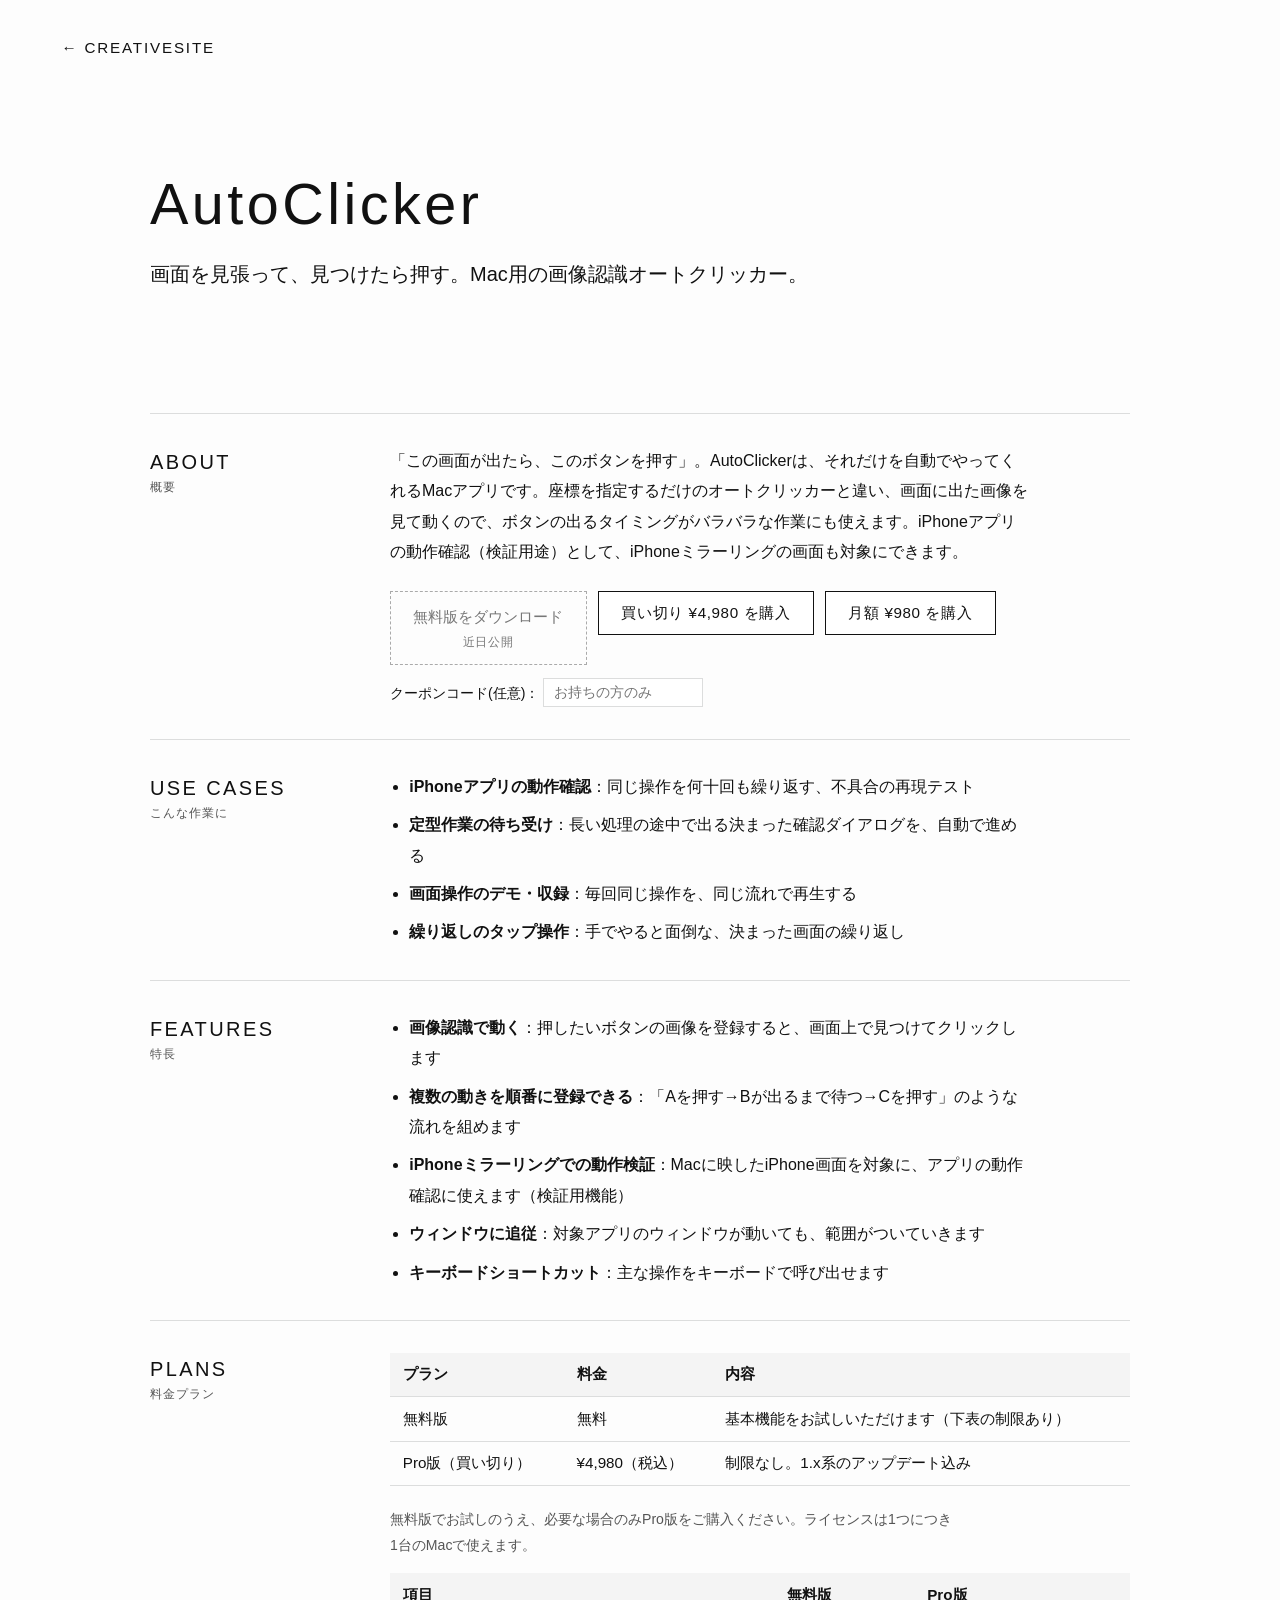
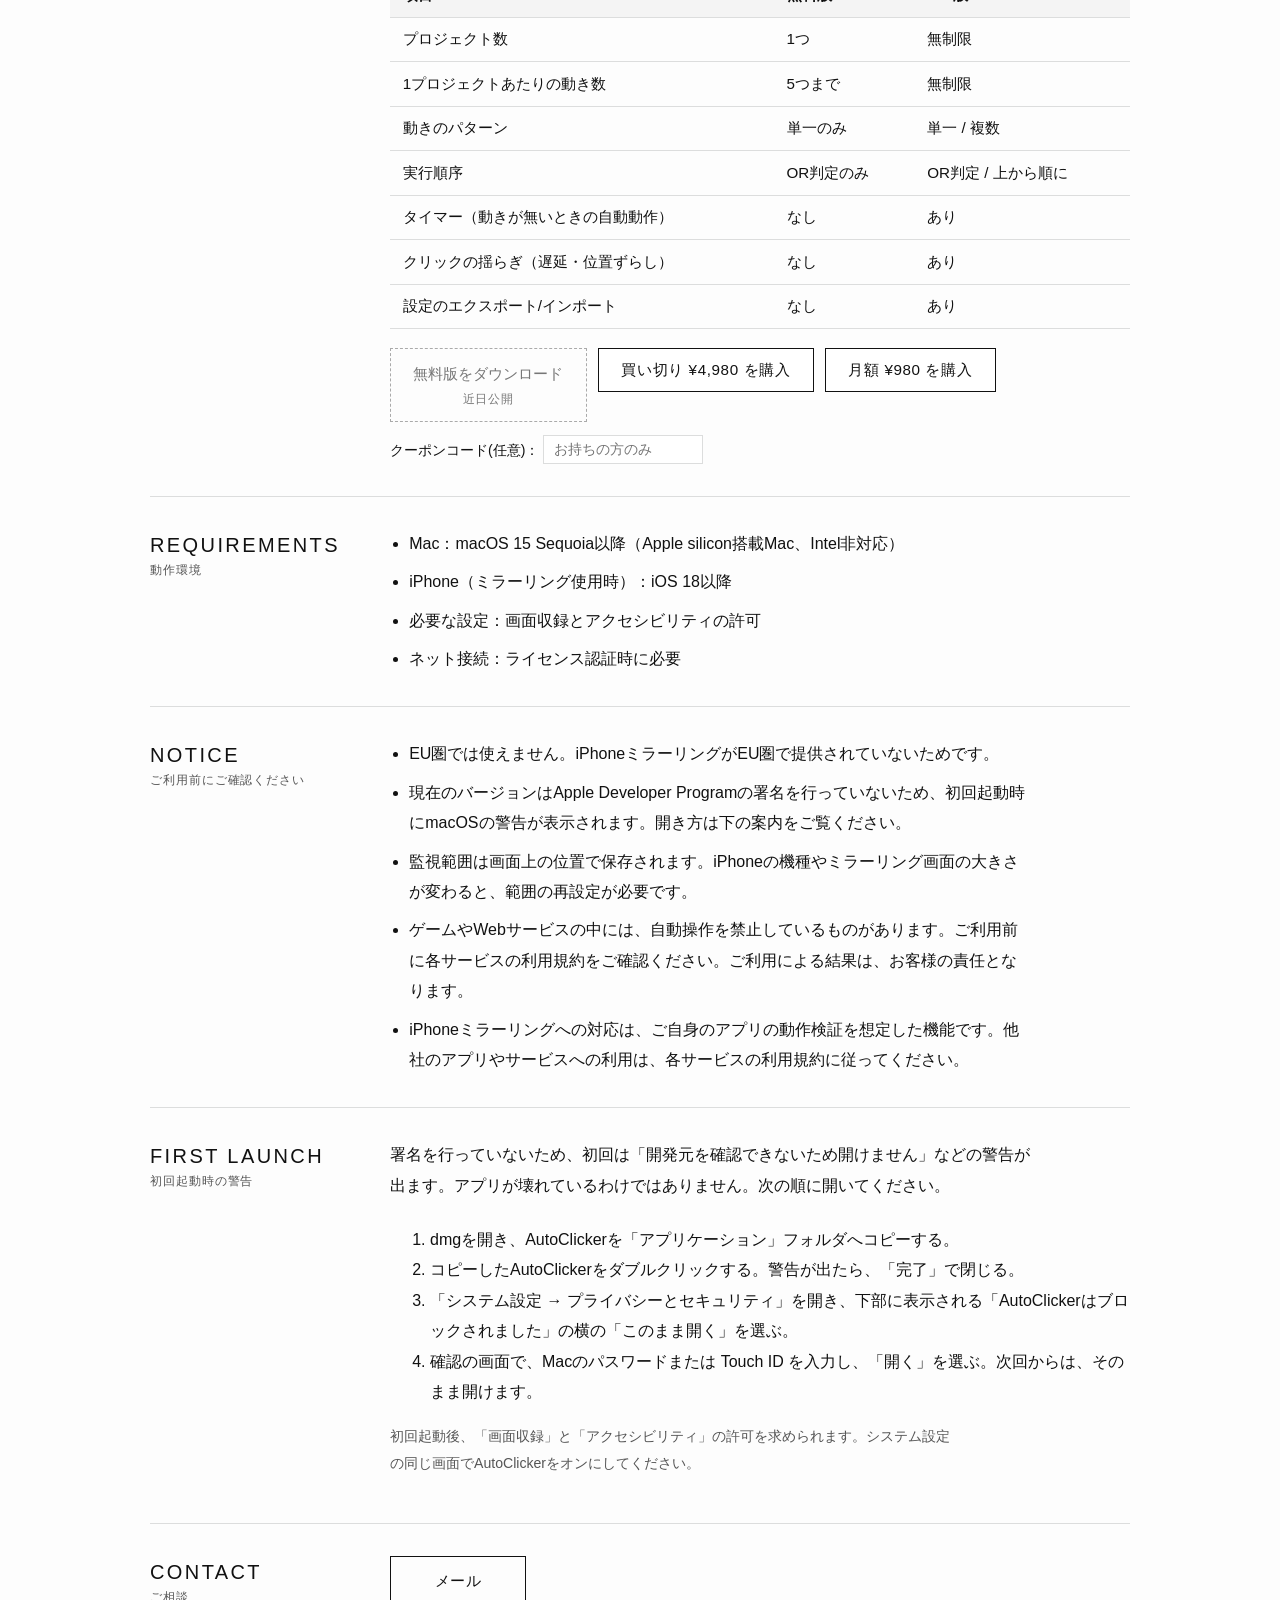
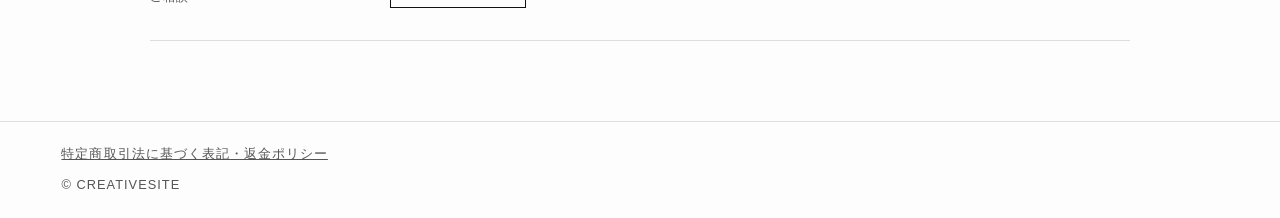
==== autoclicker/index.html @ b99bff17 "autoclicker: 月額の価格表示を削除し、価格を税込・1.x系アップデート込みの表記に統一 買い切りのみで販売を始めるため、AutoClickerページ・トップページの月額表示を外す。  Co" ====
<!doctype html>
<html lang="ja">
<head>
<meta charset="utf-8">
<meta name="viewport" content="width=device-width, initial-scale=1">
<!-- Google tag (gtag.js) -->
<script async src="https://www.googletagmanager.com/gtag/js?id=G-5VR844BE9Q"></script>
<script>
  window.dataLayer = window.dataLayer || [];
  function gtag(){dataLayer.push(arguments);}
  gtag('js', new Date());
  gtag('config', 'G-5VR844BE9Q');
</script>
<title>AutoClicker｜画像認識オートクリッカー（Mac）｜CREATIVESITE</title>
<meta name="description" content="画面を見張って、見つけたら押す。Mac用の画像認識オートクリッカー AutoClicker。無料版あり、Pro版は買い切り¥4,980（税込）。">
<meta name="theme-color" content="#fdfdfd">
<meta property="og:type" content="website">
<meta property="og:locale" content="ja_JP">
<meta property="og:site_name" content="CREATIVESITE">
<meta property="og:title" content="AutoClicker｜CREATIVESITE">
<meta property="og:description" content="画面を見張って、見つけたら押す。Mac用の画像認識オートクリッカー。">
<meta property="og:url" content="https://www.creativesite.jp/autoclicker/">
<link rel="canonical" href="https://www.creativesite.jp/autoclicker/">
<style>
  :root {
    --paper: #fdfdfd;
    --ink: #111;
    --sub: #555;
    --rule: #dcdddd;
    --floor-top: #bfc0c0;
    --floor-bottom: #f1f1f1;
    --link: #1c3fd0;
    --gutter: clamp(1.25rem, 4.8vw, 6rem);
    --horizon: 25%;

    --thin: "Helvetica Neue", "Segoe UI", "Avenir Next", Helvetica, Arial, "Hiragino Sans", "Yu Gothic", sans-serif;
    --jp: "Hiragino Sans", "Hiragino Kaku Gothic ProN", "Yu Gothic", "YuGothic", "Noto Sans JP", Meiryo, sans-serif;
  }

  *, *::before, *::after { box-sizing: border-box; }
  html { -webkit-text-size-adjust: 100%; }
  body { margin: 0; background: var(--paper); color: var(--ink); font-family: var(--jp); line-height: 1.9; }
  a { color: var(--link); }
  :focus-visible { outline: 3px solid #e0a800; outline-offset: 3px; }

  /* ---------- 2画面目以降: 内容 ---------- */
  .info { width: min(980px, 100% - 2.5rem); margin: 0 auto; padding: clamp(3rem, 9vw, 6rem) 0 clamp(3rem, 8vw, 5rem); }
  .sec { display: grid; grid-template-columns: minmax(9rem, 13rem) 1fr; column-gap: 2rem; padding: 2rem 0; border-top: 1px solid var(--rule); }
  .sec:last-child { border-bottom: 1px solid var(--rule); }
  .sec h2 {
    margin: 0; font-family: var(--thin); font-weight: 300; text-transform: uppercase;
    font-size: 1.25rem; letter-spacing: .12em; line-height: 1.6;
  }
  .sec h2 small { display: block; font-family: var(--jp); font-size: .72rem; letter-spacing: .08em; color: var(--sub); text-transform: none; }
  dl { margin: 0; }
  dl > div + div { margin-top: 1.5rem; }
  dt { font-weight: 600; }
  dt small { font-weight: 400; color: var(--sub); }
  dd { margin: .15rem 0 0; max-width: 36em; color: #222; }
  dd p { margin: 0; }
  dd p + p { margin-top: .5rem; }
  p, dd { line-break: strict; text-wrap: pretty; }

  .links { display: flex; flex-wrap: wrap; gap: .7rem; margin: 0; padding: 0; list-style: none; }
  .links a {
    display: inline-block; padding: .65rem 1.4rem; min-width: 8.5rem; text-align: center;
    color: var(--ink); text-decoration: none; border: 1px solid var(--ink);
    font-size: .95rem; letter-spacing: .04em;
    transition: background-color .15s, color .15s;
  }
  .links a:hover { background: var(--ink); color: #fff; }
  .contact-note { margin: 0 0 1.2rem; max-width: 34em; }

  footer { border-top: 1px solid var(--rule); padding: 1.3rem var(--gutter); font-family: var(--thin); font-weight: 300; font-size: .8rem; letter-spacing: .08em; color: var(--sub); }
  footer p { margin: 0; }
  footer p + p { margin-top: .4rem; }
  footer a { color: var(--sub); }

  @media (max-width: 720px) {
    .sec { grid-template-columns: 1fr; row-gap: 1rem; }
    
  }
  @media (prefers-reduced-motion: reduce) {
    .links a { transition: none; }
  }

  .top { padding: 1.2rem var(--gutter); font-family: var(--thin); font-weight: 300; letter-spacing: .12em; text-transform: uppercase; font-size: .95rem; }
  .top a { color: var(--ink); text-decoration: none; }
  .hero { width: min(980px, 100% - 2.5rem); margin: 0 auto; padding: clamp(2rem, 7vw, 4.5rem) 0 1.5rem; }
  .hero h1 { margin: 0; font-family: var(--thin); font-weight: 300; font-size: clamp(2rem, 6vw, 3.6rem); letter-spacing: .06em; line-height: 1.2; }
  .hero p { margin: 1rem 0 0; font-size: clamp(1rem, 2.2vw, 1.25rem); font-weight: 300; }
  .lead { max-width: 40em; margin: 0 0 1.5rem; }
  ul.plain { margin: 0; padding-left: 1.2em; max-width: 40em; }
  ul.plain li + li { margin-top: .5rem; }
  .tbl { overflow-x: auto; margin: 0 0 1.2rem; }
  table { border-collapse: collapse; width: 100%; min-width: 24rem; font-size: .95rem; }
  th, td { text-align: left; padding: .6rem .8rem; border-bottom: 1px solid var(--rule); vertical-align: top; line-height: 1.6; }
  th { font-weight: 600; background: #f4f4f4; }
  .soon { display: inline-block; padding: .65rem 1.4rem; min-width: 8.5rem; text-align: center; border: 1px dashed #aaa; color: #777; font-size: .95rem; cursor: not-allowed; }
  .soon small { display: block; font-size: .72rem; letter-spacing: .08em; }
  .sec > * { min-width: 0; }
  .note { font-size: .88rem; color: var(--sub); max-width: 40em; }

  .buy-btn { display: inline-block; padding: .65rem 1.4rem; min-width: 8.5rem; text-align: center; border: 1px solid var(--ink); background: #fff; color: var(--ink); font-size: .95rem; letter-spacing: .04em; font-family: inherit; cursor: pointer; transition: background-color .15s, color .15s; }
  .buy-btn:hover { background: var(--ink); color: #fff; }
  .buy-btn:disabled { opacity: .5; cursor: wait; }
  .coupon-row { margin: .8rem 0 0; font-size: .88rem; }
  .coupon-row input { font-family: inherit; font-size: .9rem; padding: .35rem .6rem; border: 1px solid var(--rule); width: 10rem; }
  .buy-status { margin-top: .6rem; }
  .buy-status.error { color: #b3261e; }
</style>
</head>
<body>

<p class="top"><a href="/">&larr; CREATIVESITE</a></p>

<header class="hero">
  <h1>AutoClicker</h1>
  <p>画面を見張って、見つけたら押す。Mac用の画像認識オートクリッカー。</p>
</header>

<main class="info">

  <section class="sec" aria-labelledby="about">
    <h2 id="about">About<small>概要</small></h2>
    <div>
      <p class="lead">「この画面が出たら、このボタンを押す」。AutoClickerは、それだけを自動でやってくれるMacアプリです。座標を指定するだけのオートクリッカーと違い、画面に出た画像を見て動くので、ボタンの出るタイミングがバラバラな作業にも使えます。iPhoneアプリの動作確認（検証用途）として、iPhoneミラーリングの画面も対象にできます。</p>
      <ul class="links"><li><span class="soon" aria-disabled="true">無料版をダウンロード<small>近日公開</small></span></li><li><button type="button" class="buy-btn" data-billing="one_time">買い切り ¥4,980 を購入</button></li><li><button type="button" class="buy-btn" data-billing="monthly">月額 ¥980 を購入</button></li></ul><p class="coupon-row"><label for="coupon-code">クーポンコード(任意)：</label> <input type="text" id="coupon-code" autocomplete="off" placeholder="お持ちの方のみ"></p><p class="note buy-status" id="buy-status" hidden></p>
    </div>
  </section>

  <section class="sec" aria-labelledby="uses">
    <h2 id="uses">Use Cases<small>こんな作業に</small></h2>
    <ul class="plain">
      <li><strong>iPhoneアプリの動作確認</strong>：同じ操作を何十回も繰り返す、不具合の再現テスト</li>
      <li><strong>定型作業の待ち受け</strong>：長い処理の途中で出る決まった確認ダイアログを、自動で進める</li>
      <li><strong>画面操作のデモ・収録</strong>：毎回同じ操作を、同じ流れで再生する</li>
      <li><strong>繰り返しのタップ操作</strong>：手でやると面倒な、決まった画面の繰り返し</li>
    </ul>
  </section>

  <section class="sec" aria-labelledby="features">
    <h2 id="features">Features<small>特長</small></h2>
    <ul class="plain">
      <li><strong>画像認識で動く</strong>：押したいボタンの画像を登録すると、画面上で見つけてクリックします</li>
      <li><strong>複数の動きを順番に登録できる</strong>：「Aを押す→Bが出るまで待つ→Cを押す」のような流れを組めます</li>
      <li><strong>iPhoneミラーリングでの動作検証</strong>：Macに映したiPhone画面を対象に、アプリの動作確認に使えます（検証用機能）</li>
      <li><strong>ウィンドウに追従</strong>：対象アプリのウィンドウが動いても、範囲がついていきます</li>
      <li><strong>キーボードショートカット</strong>：主な操作をキーボードで呼び出せます</li>
    </ul>
  </section>

  <section class="sec" aria-labelledby="plans">
    <h2 id="plans">Plans<small>料金プラン</small></h2>
    <div>
      <div class="tbl"><table>
        <thead><tr><th>プラン</th><th>料金</th><th>内容</th></tr></thead>
        <tbody>
          <tr><td>無料版</td><td>無料</td><td>基本機能をお試しいただけます（下表の制限あり）</td></tr>
          <tr><td>Pro版（買い切り）</td><td>¥4,980（税込）</td><td>制限なし。1.x系のアップデート込み</td></tr>
        </tbody>
      </table></div>
      <p class="note">無料版でお試しのうえ、必要な場合のみPro版をご購入ください。ライセンスは1つにつき1台のMacで使えます。</p>
      <div class="tbl"><table>
        <thead><tr><th>項目</th><th>無料版</th><th>Pro版</th></tr></thead>
        <tbody>
          <tr><td>プロジェクト数</td><td>1つ</td><td>無制限</td></tr>
          <tr><td>1プロジェクトあたりの動き数</td><td>5つまで</td><td>無制限</td></tr>
          <tr><td>動きのパターン</td><td>単一のみ</td><td>単一 / 複数</td></tr>
          <tr><td>実行順序</td><td>OR判定のみ</td><td>OR判定 / 上から順に</td></tr>
          <tr><td>タイマー（動きが無いときの自動動作）</td><td>なし</td><td>あり</td></tr>
          <tr><td>クリックの揺らぎ（遅延・位置ずらし）</td><td>なし</td><td>あり</td></tr>
          <tr><td>設定のエクスポート/インポート</td><td>なし</td><td>あり</td></tr>
        </tbody>
      </table></div>
      <ul class="links"><li><span class="soon" aria-disabled="true">無料版をダウンロード<small>近日公開</small></span></li><li><button type="button" class="buy-btn" data-billing="one_time">買い切り ¥4,980 を購入</button></li><li><button type="button" class="buy-btn" data-billing="monthly">月額 ¥980 を購入</button></li></ul><p class="coupon-row"><label for="coupon-code">クーポンコード(任意)：</label> <input type="text" id="coupon-code" autocomplete="off" placeholder="お持ちの方のみ"></p><p class="note buy-status" id="buy-status" hidden></p>
    </div>
  </section>

  <section class="sec" aria-labelledby="req">
    <h2 id="req">Requirements<small>動作環境</small></h2>
    <ul class="plain">
      <li>Mac：macOS 15 Sequoia以降（Apple silicon搭載Mac、Intel非対応）</li>
      <li>iPhone（ミラーリング使用時）：iOS 18以降</li>
      <li>必要な設定：画面収録とアクセシビリティの許可</li>
      <li>ネット接続：ライセンス認証時に必要</li>
    </ul>
  </section>

  <section class="sec" aria-labelledby="notice">
    <h2 id="notice">Notice<small>ご利用前にご確認ください</small></h2>
    <ul class="plain">
      <li>EU圏では使えません。iPhoneミラーリングがEU圏で提供されていないためです。</li>
      <li>現在のバージョンはApple Developer Programの署名を行っていないため、初回起動時にmacOSの警告が表示されます。開き方は下の案内をご覧ください。</li>
      <li>監視範囲は画面上の位置で保存されます。iPhoneの機種やミラーリング画面の大きさが変わると、範囲の再設定が必要です。</li>
      <li>ゲームやWebサービスの中には、自動操作を禁止しているものがあります。ご利用前に各サービスの利用規約をご確認ください。ご利用による結果は、お客様の責任となります。</li>
      <li>iPhoneミラーリングへの対応は、ご自身のアプリの動作検証を想定した機能です。他社のアプリやサービスへの利用は、各サービスの利用規約に従ってください。</li>
    </ul>
  </section>

  <section class="sec" aria-labelledby="gatekeeper">
    <h2 id="gatekeeper">First Launch<small>初回起動時の警告</small></h2>
    <div>
      <p class="lead">署名を行っていないため、初回は「開発元を確認できないため開けません」などの警告が出ます。アプリが壊れているわけではありません。次の順に開いてください。</p>
      <ol class="plain">
        <li>dmgを開き、AutoClickerを「アプリケーション」フォルダへコピーする。</li>
        <li>コピーしたAutoClickerをダブルクリックする。警告が出たら、「完了」で閉じる。</li>
        <li>「システム設定 → プライバシーとセキュリティ」を開き、下部に表示される「AutoClickerはブロックされました」の横の「このまま開く」を選ぶ。</li>
        <li>確認の画面で、Macのパスワードまたは Touch ID を入力し、「開く」を選ぶ。次回からは、そのまま開けます。</li>
      </ol>
      <p class="note">初回起動後、「画面収録」と「アクセシビリティ」の許可を求められます。システム設定の同じ画面でAutoClickerをオンにしてください。</p>
    </div>
  </section>

  <section class="sec" aria-labelledby="contact">
    <h2 id="contact">Contact<small>ご相談</small></h2>
    <ul class="links"><li><a href="mailto:info@creativesite.jp">メール</a></li></ul>
  </section>

</main>

<footer>
  <p><a href="/autoclicker/legal/">特定商取引法に基づく表記・返金ポリシー</a></p>
  <p>&copy; CREATIVESITE</p>
</footer>


<script>
(function () {
  var SUPABASE_URL = "https://xlkjvekoxaodfkmbeyej.supabase.co";
  // 公開可能キー(anon/publishable)。RLSで保護されたテーブルへは直接アクセスできず、
  // Edge Function経由の操作のみに使う前提の、公開して問題のない値。
  var SUPABASE_ANON_KEY = "sb_publishable_Cx5jRWN41CB_34JM9XxlqQ_NkVeRV8g";

  var statusEl = document.getElementById("buy-status");
  function showStatus(message, isError) {
    if (!statusEl) return;
    statusEl.textContent = message;
    statusEl.hidden = false;
    statusEl.classList.toggle("error", Boolean(isError));
  }

  async function startCheckout(billingType, button) {
    var email = window.prompt("ライセンスキーをお送りするメールアドレスを入力してください");
    if (!email) return;
    var couponInput = document.getElementById("coupon-code");
    var couponCode = couponInput ? couponInput.value.trim() : "";

    var allButtons = document.querySelectorAll(".buy-btn");
    allButtons.forEach(function (b) { b.disabled = true; });
    showStatus("処理しています…", false);

    try {
      var res = await fetch(SUPABASE_URL + "/functions/v1/create-checkout", {
        method: "POST",
        headers: {
          "Content-Type": "application/json",
          "Authorization": "Bearer " + SUPABASE_ANON_KEY,
          "apikey": SUPABASE_ANON_KEY,
        },
        body: JSON.stringify({
          plan_code: "pro",
          billing_type: billingType,
          coupon_code: couponCode || undefined,
          customer_email: email,
        }),
      });
      var data = await res.json().catch(function () { return {}; });

      if (res.status === 503) {
        showStatus("現在ご利用いただけません。しばらくしてから再度お試しください。", true);
        return;
      }
      if (!data.ok) {
        showStatus(data.error || "処理に失敗しました。", true);
        return;
      }
      if (data.mode === "free_issued") {
        showStatus("ライセンスキーをメールでお送りしました。届かない場合は迷惑メールフォルダもご確認ください。", false);
        return;
      }
      if (data.url) {
        showStatus("決済ページへ移動します…", false);
        window.location.href = data.url;
        return;
      }
      showStatus("予期しない応答でした。", true);
    } catch (err) {
      showStatus("通信に失敗しました。時間をおいて再度お試しください。", true);
    } finally {
      allButtons.forEach(function (b) { b.disabled = false; });
    }
  }

  document.querySelectorAll(".buy-btn").forEach(function (btn) {
    btn.addEventListener("click", function () {
      startCheckout(btn.getAttribute("data-billing"), btn);
    });
  });
})();
</script>
</body>
</html>
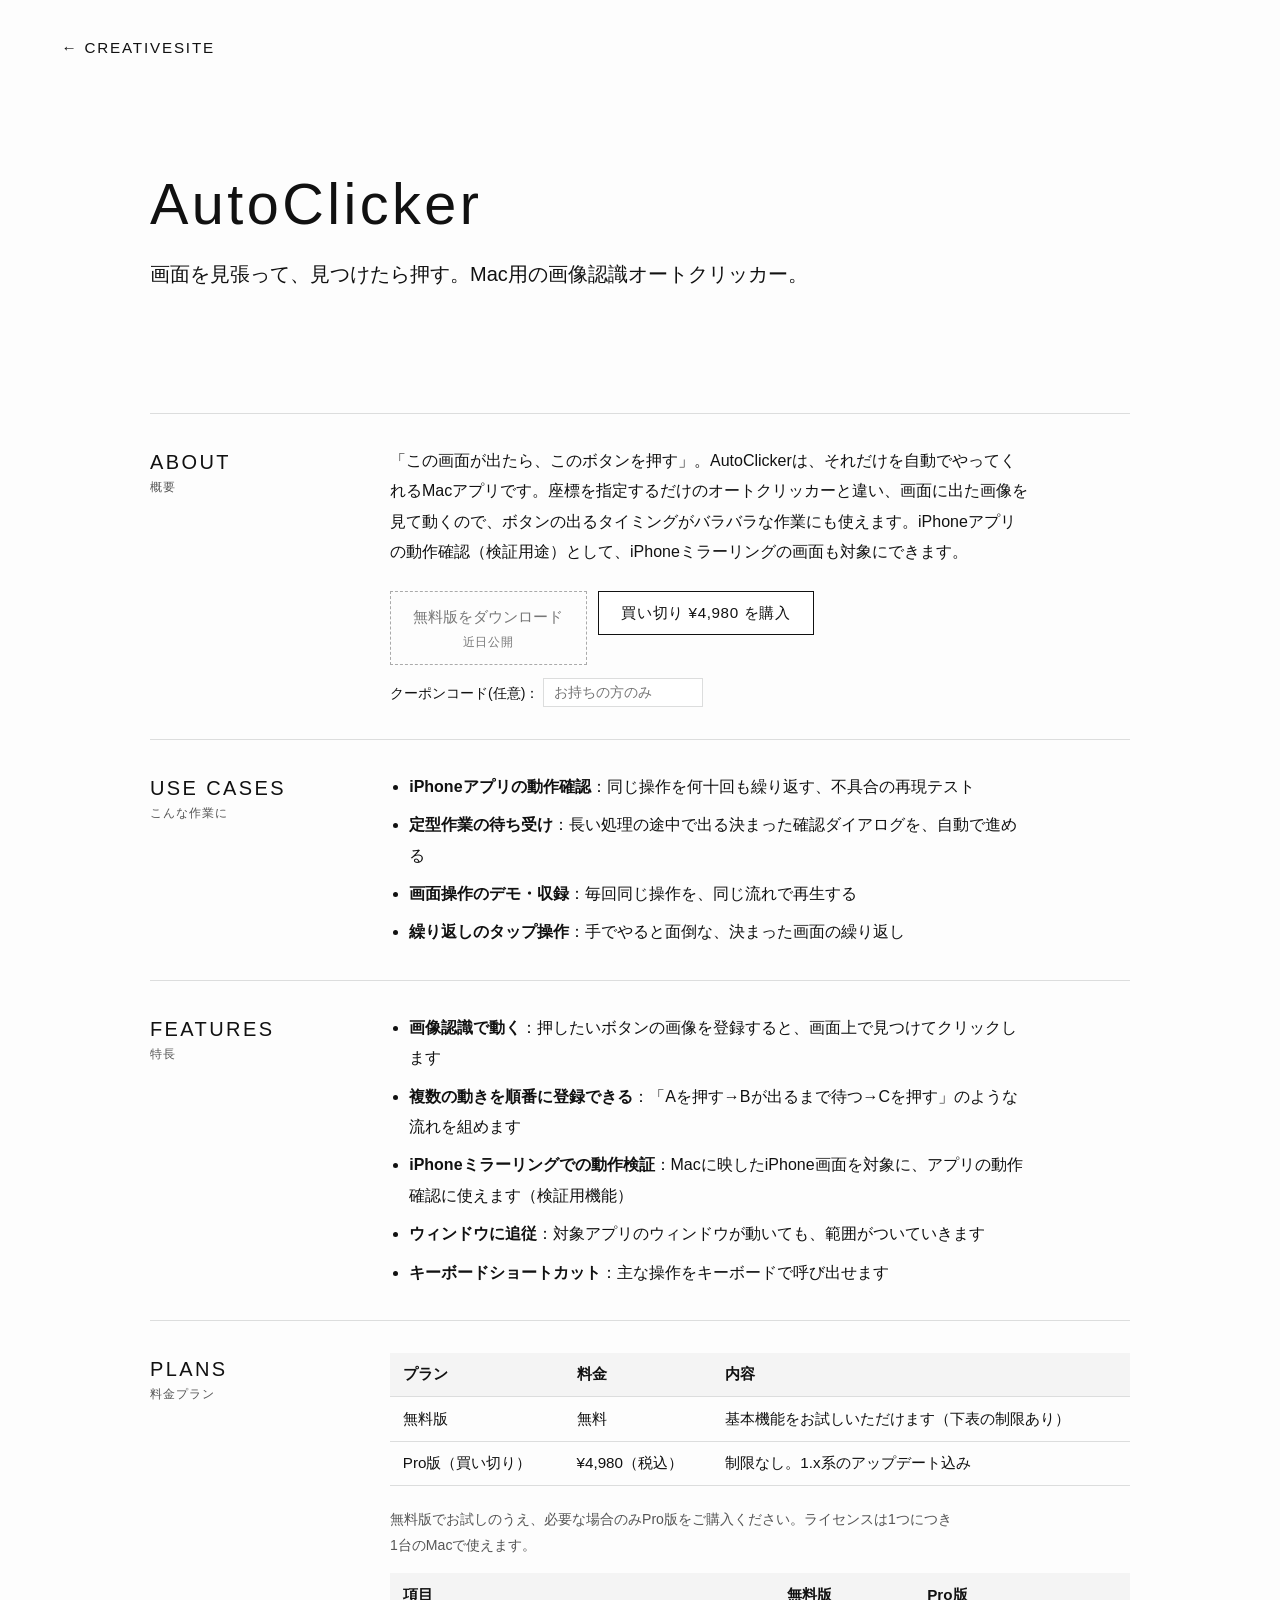
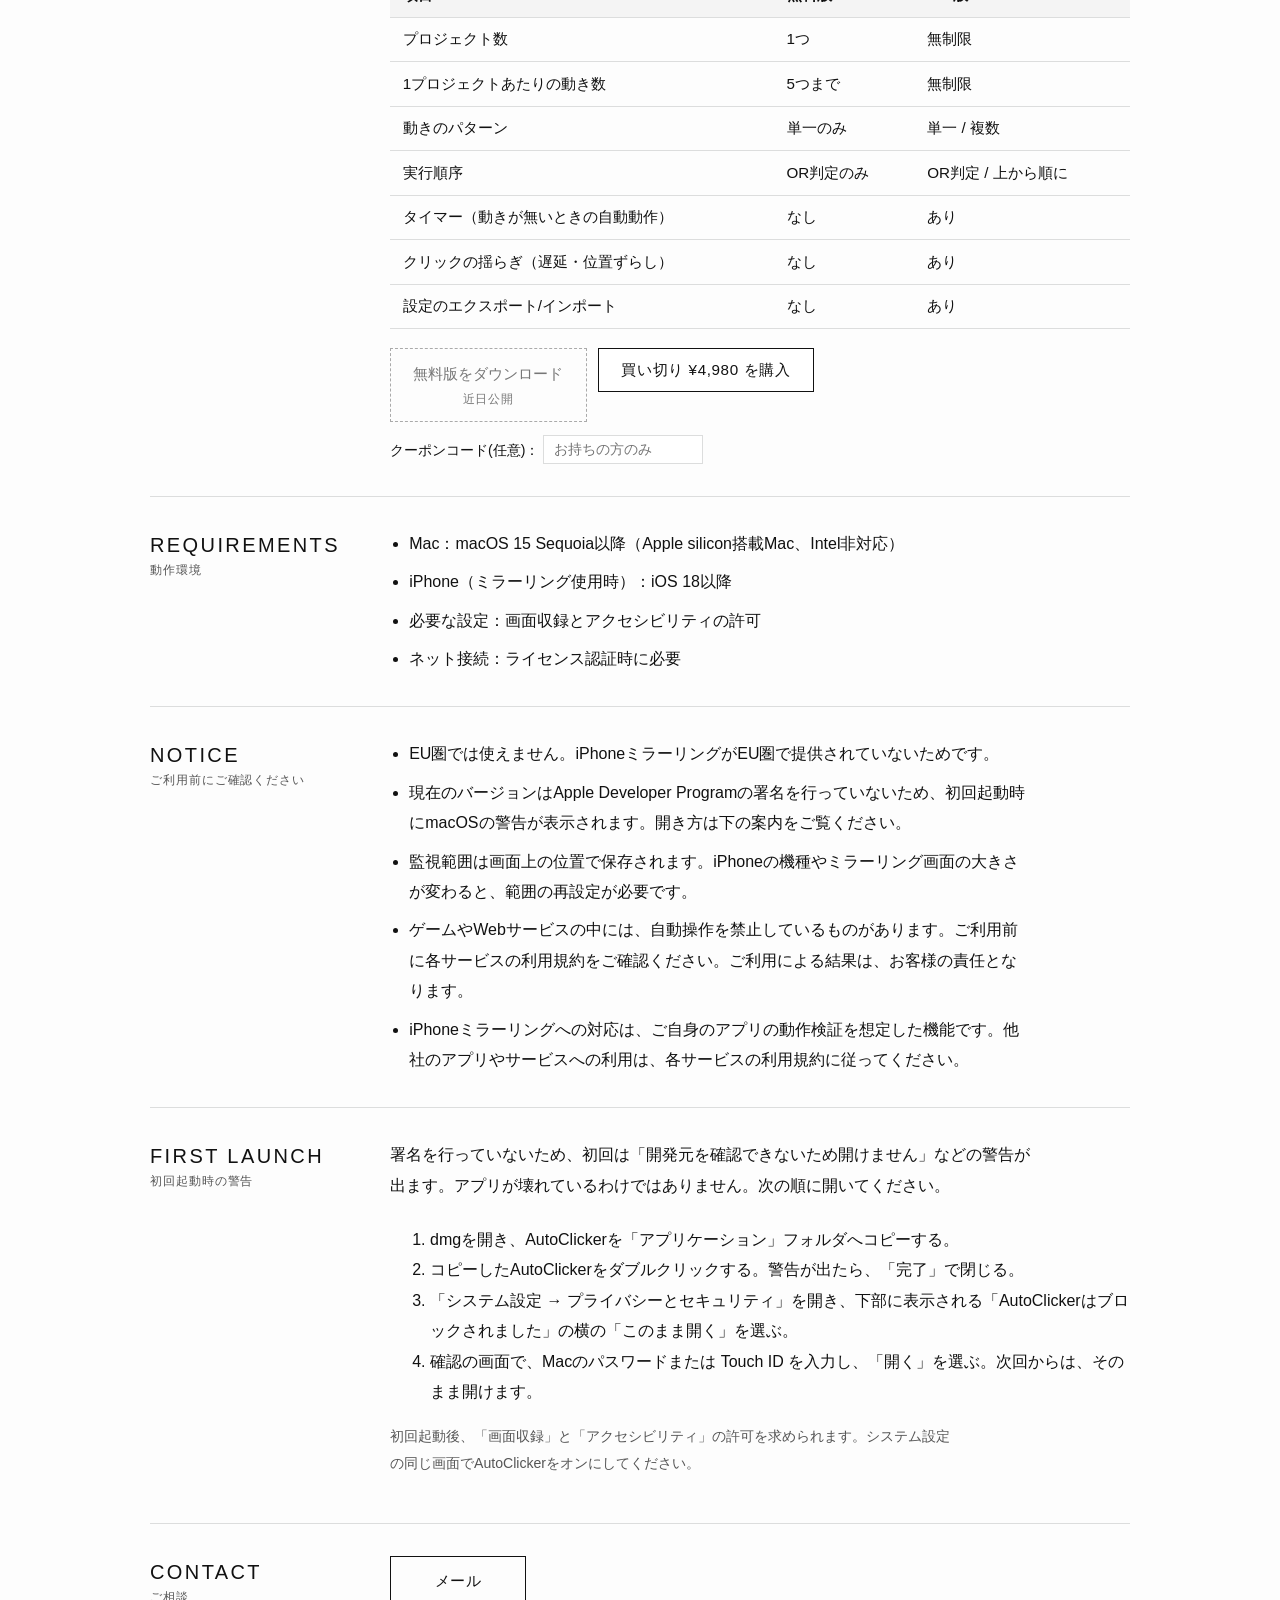
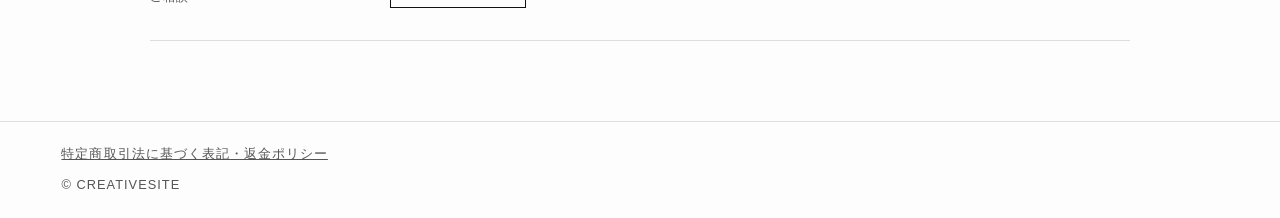
==== commit ca7cfcf1: "autoclicker: クーポン欄のID重複を修正し、月額の購入ボタンを削除 - 購入欄が2か所あり、入力欄のid(coupon-code)が重複していたため、2つ目に入力した   クーポンが無視さ" ====
--- a/autoclicker/index.html
+++ b/autoclicker/index.html
@@ -125,7 +125,7 @@
     <h2 id="about">About<small>概要</small></h2>
     <div>
       <p class="lead">「この画面が出たら、このボタンを押す」。AutoClickerは、それだけを自動でやってくれるMacアプリです。座標を指定するだけのオートクリッカーと違い、画面に出た画像を見て動くので、ボタンの出るタイミングがバラバラな作業にも使えます。iPhoneアプリの動作確認（検証用途）として、iPhoneミラーリングの画面も対象にできます。</p>
-      <ul class="links"><li><span class="soon" aria-disabled="true">無料版をダウンロード<small>近日公開</small></span></li><li><button type="button" class="buy-btn" data-billing="one_time">買い切り ¥4,980 を購入</button></li><li><button type="button" class="buy-btn" data-billing="monthly">月額 ¥980 を購入</button></li></ul><p class="coupon-row"><label for="coupon-code">クーポンコード(任意)：</label> <input type="text" id="coupon-code" autocomplete="off" placeholder="お持ちの方のみ"></p><p class="note buy-status" id="buy-status" hidden></p>
+      <ul class="links"><li><span class="soon" aria-disabled="true">無料版をダウンロード<small>近日公開</small></span></li><li><button type="button" class="buy-btn" data-billing="one_time">買い切り ¥4,980 を購入</button></li></ul><p class="coupon-row"><label for="coupon-code">クーポンコード(任意)：</label> <input type="text" id="coupon-code" autocomplete="off" placeholder="お持ちの方のみ"></p><p class="note buy-status" id="buy-status" hidden></p>
     </div>
   </section>
 
@@ -173,7 +173,7 @@
           <tr><td>設定のエクスポート/インポート</td><td>なし</td><td>あり</td></tr>
         </tbody>
       </table></div>
-      <ul class="links"><li><span class="soon" aria-disabled="true">無料版をダウンロード<small>近日公開</small></span></li><li><button type="button" class="buy-btn" data-billing="one_time">買い切り ¥4,980 を購入</button></li><li><button type="button" class="buy-btn" data-billing="monthly">月額 ¥980 を購入</button></li></ul><p class="coupon-row"><label for="coupon-code">クーポンコード(任意)：</label> <input type="text" id="coupon-code" autocomplete="off" placeholder="お持ちの方のみ"></p><p class="note buy-status" id="buy-status" hidden></p>
+      <ul class="links"><li><span class="soon" aria-disabled="true">無料版をダウンロード<small>近日公開</small></span></li><li><button type="button" class="buy-btn" data-billing="one_time">買い切り ¥4,980 を購入</button></li></ul><p class="coupon-row"><label for="coupon-code-2">クーポンコード(任意)：</label> <input type="text" id="coupon-code-2" autocomplete="off" placeholder="お持ちの方のみ"></p><p class="note buy-status" id="buy-status" hidden></p>
     </div>
   </section>
 
@@ -243,8 +243,11 @@
   async function startCheckout(billingType, button) {
     var email = window.prompt("ライセンスキーをお送りするメールアドレスを入力してください");
     if (!email) return;
-    var couponInput = document.getElementById("coupon-code");
-    var couponCode = couponInput ? couponInput.value.trim() : "";
+    var couponCode = "";
+    ["coupon-code", "coupon-code-2"].forEach(function (id) {
+      var el = document.getElementById(id);
+      if (el && !couponCode) couponCode = el.value.trim();
+    });
 
     var allButtons = document.querySelectorAll(".buy-btn");
     allButtons.forEach(function (b) { b.disabled = true; });
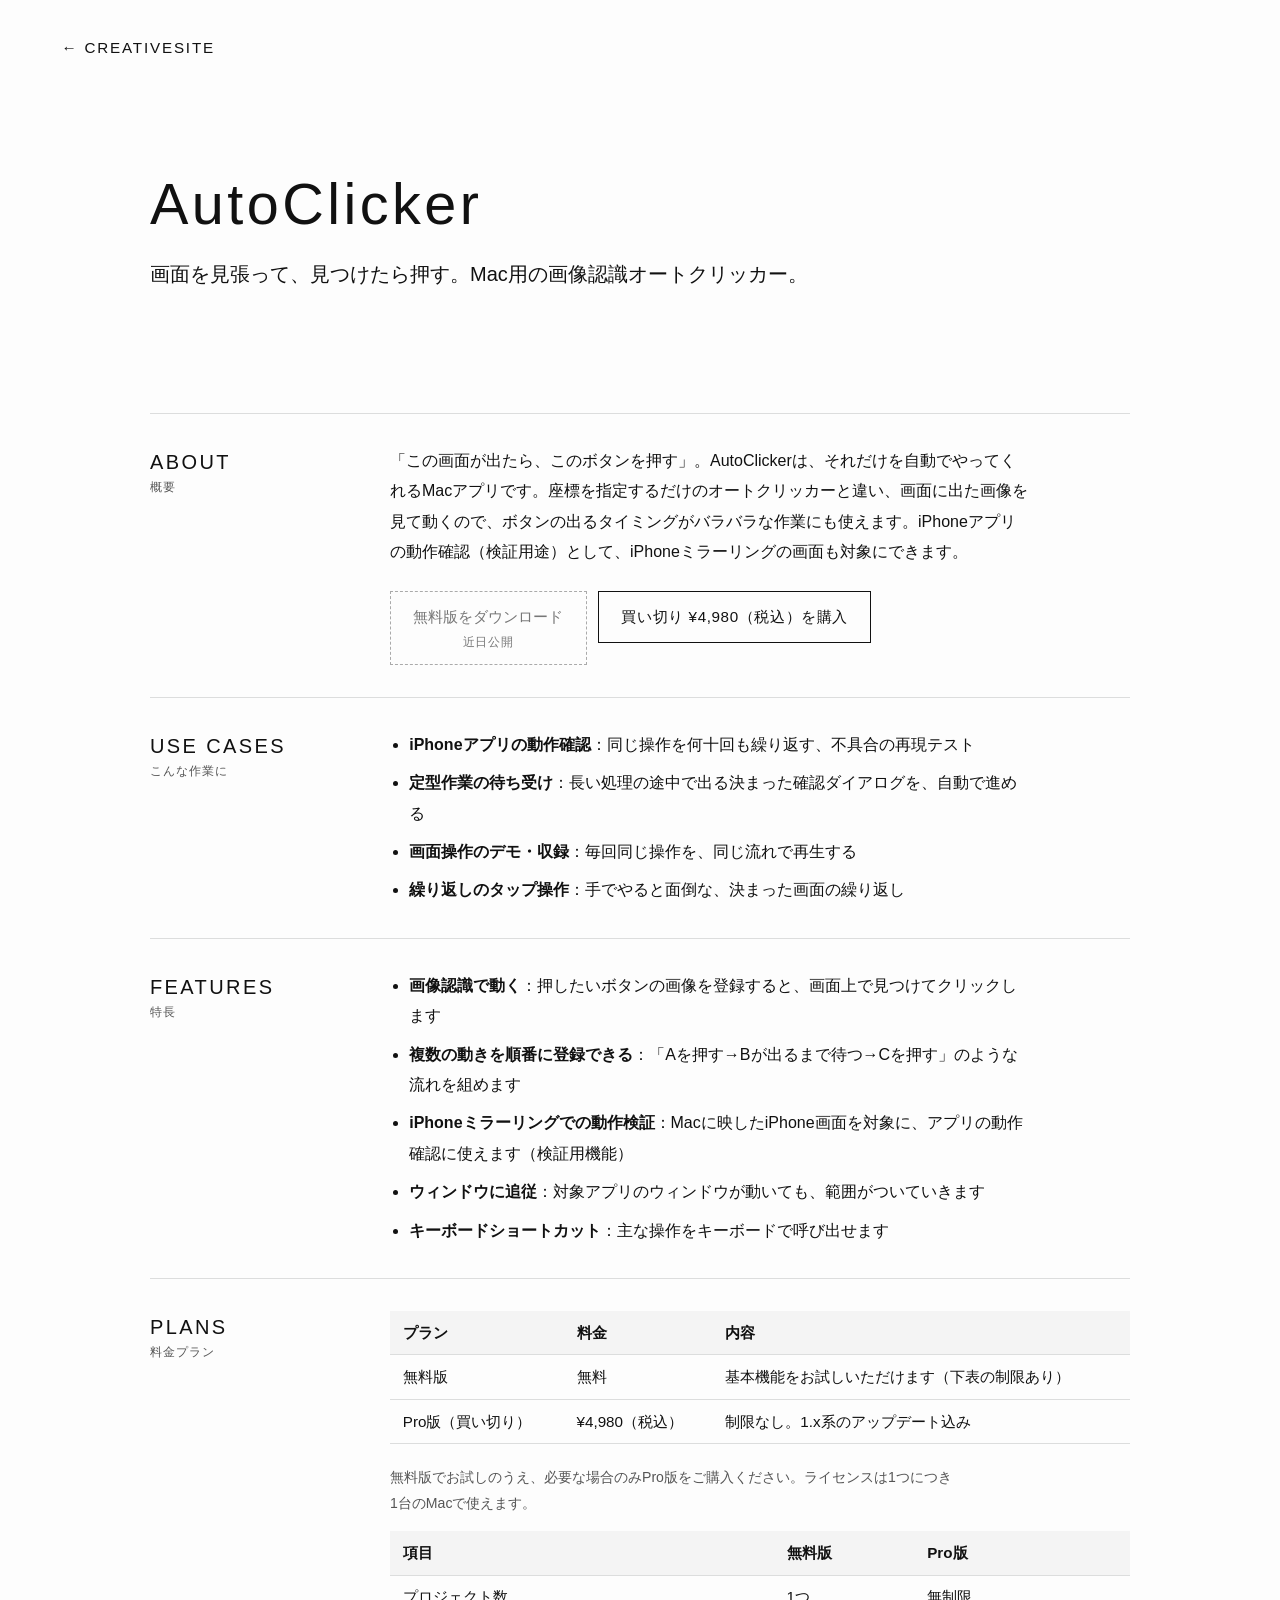
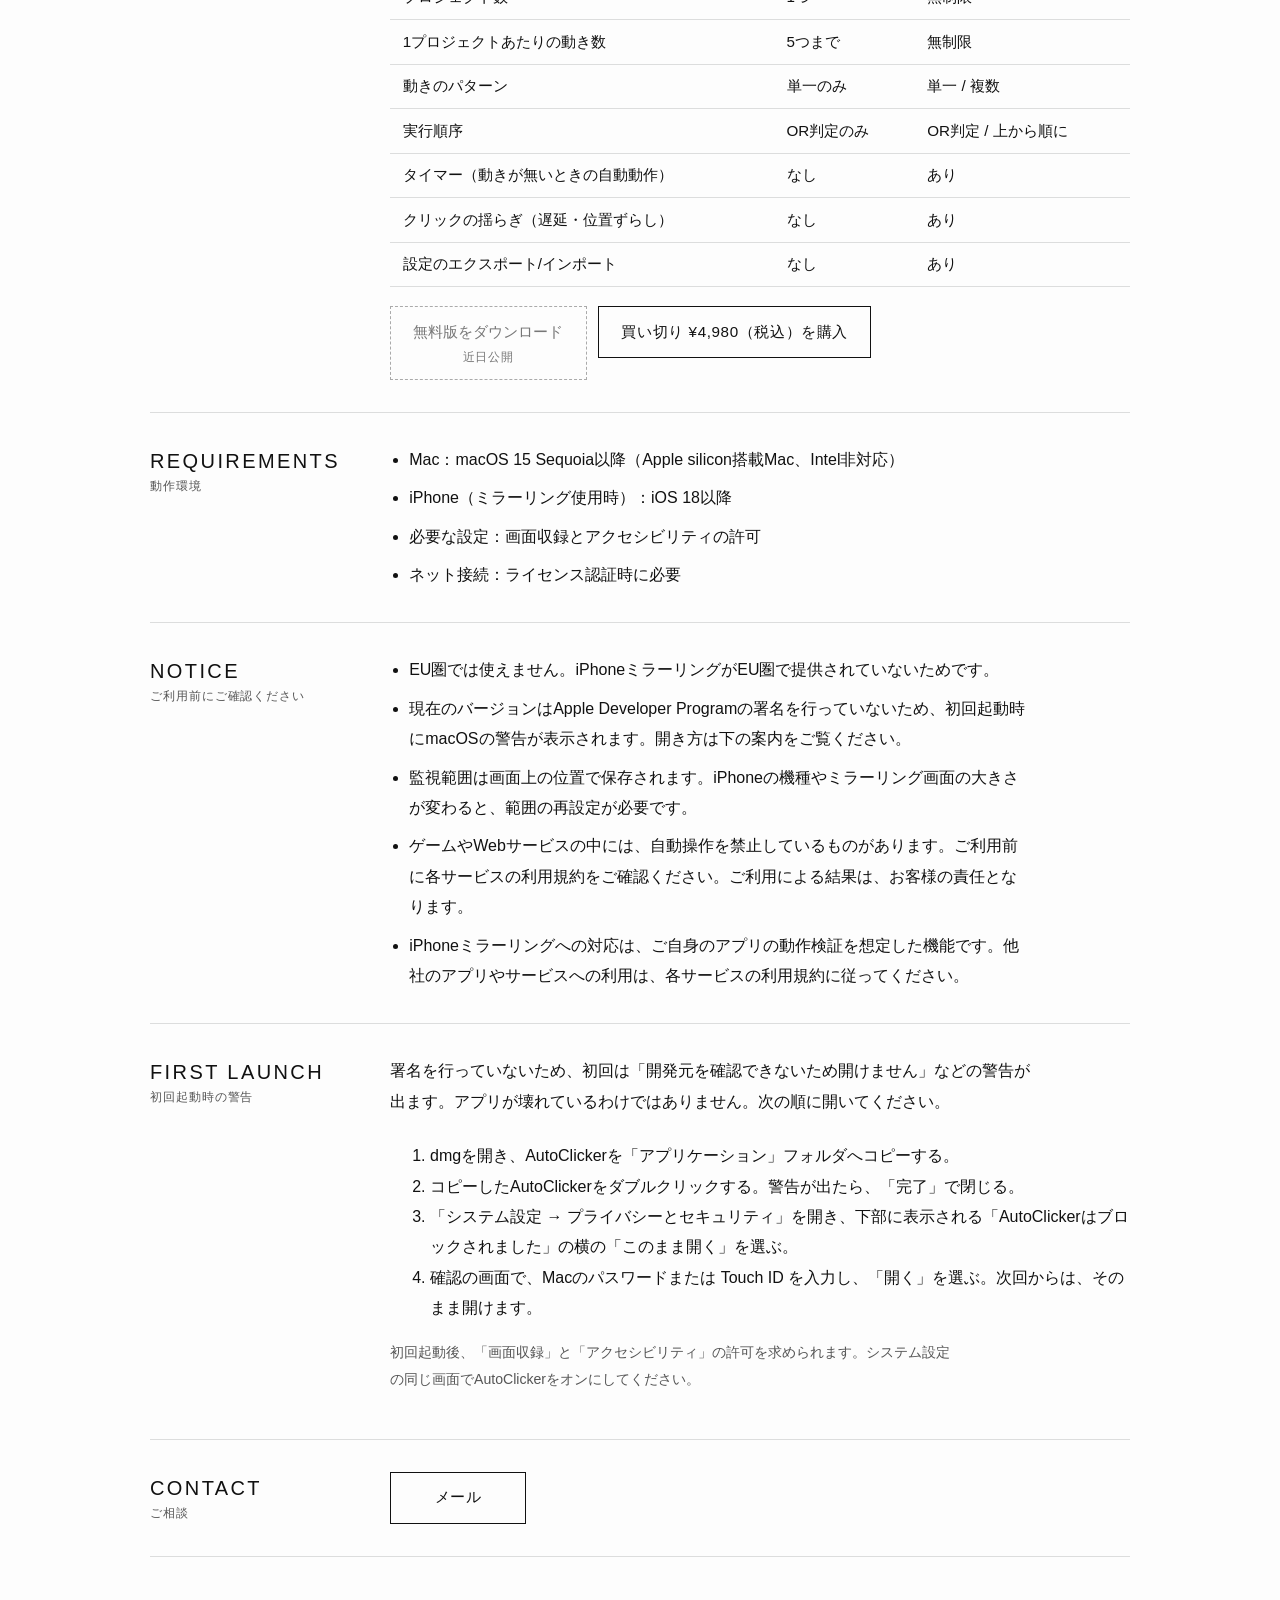
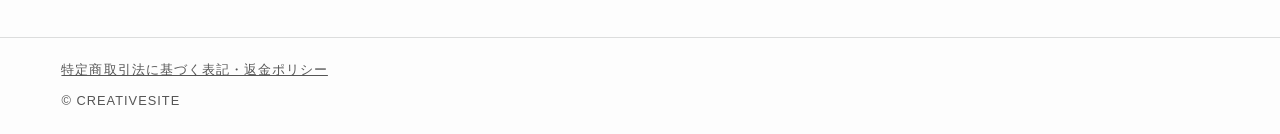
==== commit 2abfe31a: "autoclicker: 購入ページ(/autoclicker/buy/)を追加し、購入の入力を移す - メールアドレスとクーポンコードの入力を、AutoClickerページ(ブラウザのprompt(" ====
--- a/autoclicker/index.html
+++ b/autoclicker/index.html
@@ -101,13 +101,6 @@
   .sec > * { min-width: 0; }
   .note { font-size: .88rem; color: var(--sub); max-width: 40em; }
 
-  .buy-btn { display: inline-block; padding: .65rem 1.4rem; min-width: 8.5rem; text-align: center; border: 1px solid var(--ink); background: #fff; color: var(--ink); font-size: .95rem; letter-spacing: .04em; font-family: inherit; cursor: pointer; transition: background-color .15s, color .15s; }
-  .buy-btn:hover { background: var(--ink); color: #fff; }
-  .buy-btn:disabled { opacity: .5; cursor: wait; }
-  .coupon-row { margin: .8rem 0 0; font-size: .88rem; }
-  .coupon-row input { font-family: inherit; font-size: .9rem; padding: .35rem .6rem; border: 1px solid var(--rule); width: 10rem; }
-  .buy-status { margin-top: .6rem; }
-  .buy-status.error { color: #b3261e; }
 </style>
 </head>
 <body>
@@ -125,7 +118,7 @@
     <h2 id="about">About<small>概要</small></h2>
     <div>
       <p class="lead">「この画面が出たら、このボタンを押す」。AutoClickerは、それだけを自動でやってくれるMacアプリです。座標を指定するだけのオートクリッカーと違い、画面に出た画像を見て動くので、ボタンの出るタイミングがバラバラな作業にも使えます。iPhoneアプリの動作確認（検証用途）として、iPhoneミラーリングの画面も対象にできます。</p>
-      <ul class="links"><li><span class="soon" aria-disabled="true">無料版をダウンロード<small>近日公開</small></span></li><li><button type="button" class="buy-btn" data-billing="one_time">買い切り ¥4,980 を購入</button></li></ul><p class="coupon-row"><label for="coupon-code">クーポンコード(任意)：</label> <input type="text" id="coupon-code" autocomplete="off" placeholder="お持ちの方のみ"></p><p class="note buy-status" id="buy-status" hidden></p>
+      <ul class="links"><li><span class="soon" aria-disabled="true">無料版をダウンロード<small>近日公開</small></span></li><li><a href="/autoclicker/buy/">買い切り ¥4,980（税込）を購入</a></li></ul>
     </div>
   </section>
 
@@ -173,7 +166,7 @@
           <tr><td>設定のエクスポート/インポート</td><td>なし</td><td>あり</td></tr>
         </tbody>
       </table></div>
-      <ul class="links"><li><span class="soon" aria-disabled="true">無料版をダウンロード<small>近日公開</small></span></li><li><button type="button" class="buy-btn" data-billing="one_time">買い切り ¥4,980 を購入</button></li></ul><p class="coupon-row"><label for="coupon-code-2">クーポンコード(任意)：</label> <input type="text" id="coupon-code-2" autocomplete="off" placeholder="お持ちの方のみ"></p><p class="note buy-status" id="buy-status" hidden></p>
+      <ul class="links"><li><span class="soon" aria-disabled="true">無料版をダウンロード<small>近日公開</small></span></li><li><a href="/autoclicker/buy/">買い切り ¥4,980（税込）を購入</a></li></ul>
     </div>
   </section>
 
@@ -223,84 +216,5 @@
   <p><a href="/autoclicker/legal/">特定商取引法に基づく表記・返金ポリシー</a></p>
   <p>&copy; CREATIVESITE</p>
 </footer>
-
-
-<script>
-(function () {
-  var SUPABASE_URL = "https://xlkjvekoxaodfkmbeyej.supabase.co";
-  // 公開可能キー(anon/publishable)。RLSで保護されたテーブルへは直接アクセスできず、
-  // Edge Function経由の操作のみに使う前提の、公開して問題のない値。
-  var SUPABASE_ANON_KEY = "sb_publishable_Cx5jRWN41CB_34JM9XxlqQ_NkVeRV8g";
-
-  var statusEl = document.getElementById("buy-status");
-  function showStatus(message, isError) {
-    if (!statusEl) return;
-    statusEl.textContent = message;
-    statusEl.hidden = false;
-    statusEl.classList.toggle("error", Boolean(isError));
-  }
-
-  async function startCheckout(billingType, button) {
-    var email = window.prompt("ライセンスキーをお送りするメールアドレスを入力してください");
-    if (!email) return;
-    var couponCode = "";
-    ["coupon-code", "coupon-code-2"].forEach(function (id) {
-      var el = document.getElementById(id);
-      if (el && !couponCode) couponCode = el.value.trim();
-    });
-
-    var allButtons = document.querySelectorAll(".buy-btn");
-    allButtons.forEach(function (b) { b.disabled = true; });
-    showStatus("処理しています…", false);
-
-    try {
-      var res = await fetch(SUPABASE_URL + "/functions/v1/create-checkout", {
-        method: "POST",
-        headers: {
-          "Content-Type": "application/json",
-          "Authorization": "Bearer " + SUPABASE_ANON_KEY,
-          "apikey": SUPABASE_ANON_KEY,
-        },
-        body: JSON.stringify({
-          plan_code: "pro",
-          billing_type: billingType,
-          coupon_code: couponCode || undefined,
-          customer_email: email,
-        }),
-      });
-      var data = await res.json().catch(function () { return {}; });
-
-      if (res.status === 503) {
-        showStatus("現在ご利用いただけません。しばらくしてから再度お試しください。", true);
-        return;
-      }
-      if (!data.ok) {
-        showStatus(data.error || "処理に失敗しました。", true);
-        return;
-      }
-      if (data.mode === "free_issued") {
-        showStatus("ライセンスキーをメールでお送りしました。届かない場合は迷惑メールフォルダもご確認ください。", false);
-        return;
-      }
-      if (data.url) {
-        showStatus("決済ページへ移動します…", false);
-        window.location.href = data.url;
-        return;
-      }
-      showStatus("予期しない応答でした。", true);
-    } catch (err) {
-      showStatus("通信に失敗しました。時間をおいて再度お試しください。", true);
-    } finally {
-      allButtons.forEach(function (b) { b.disabled = false; });
-    }
-  }
-
-  document.querySelectorAll(".buy-btn").forEach(function (btn) {
-    btn.addEventListener("click", function () {
-      startCheckout(btn.getAttribute("data-billing"), btn);
-    });
-  });
-})();
-</script>
 </body>
 </html>
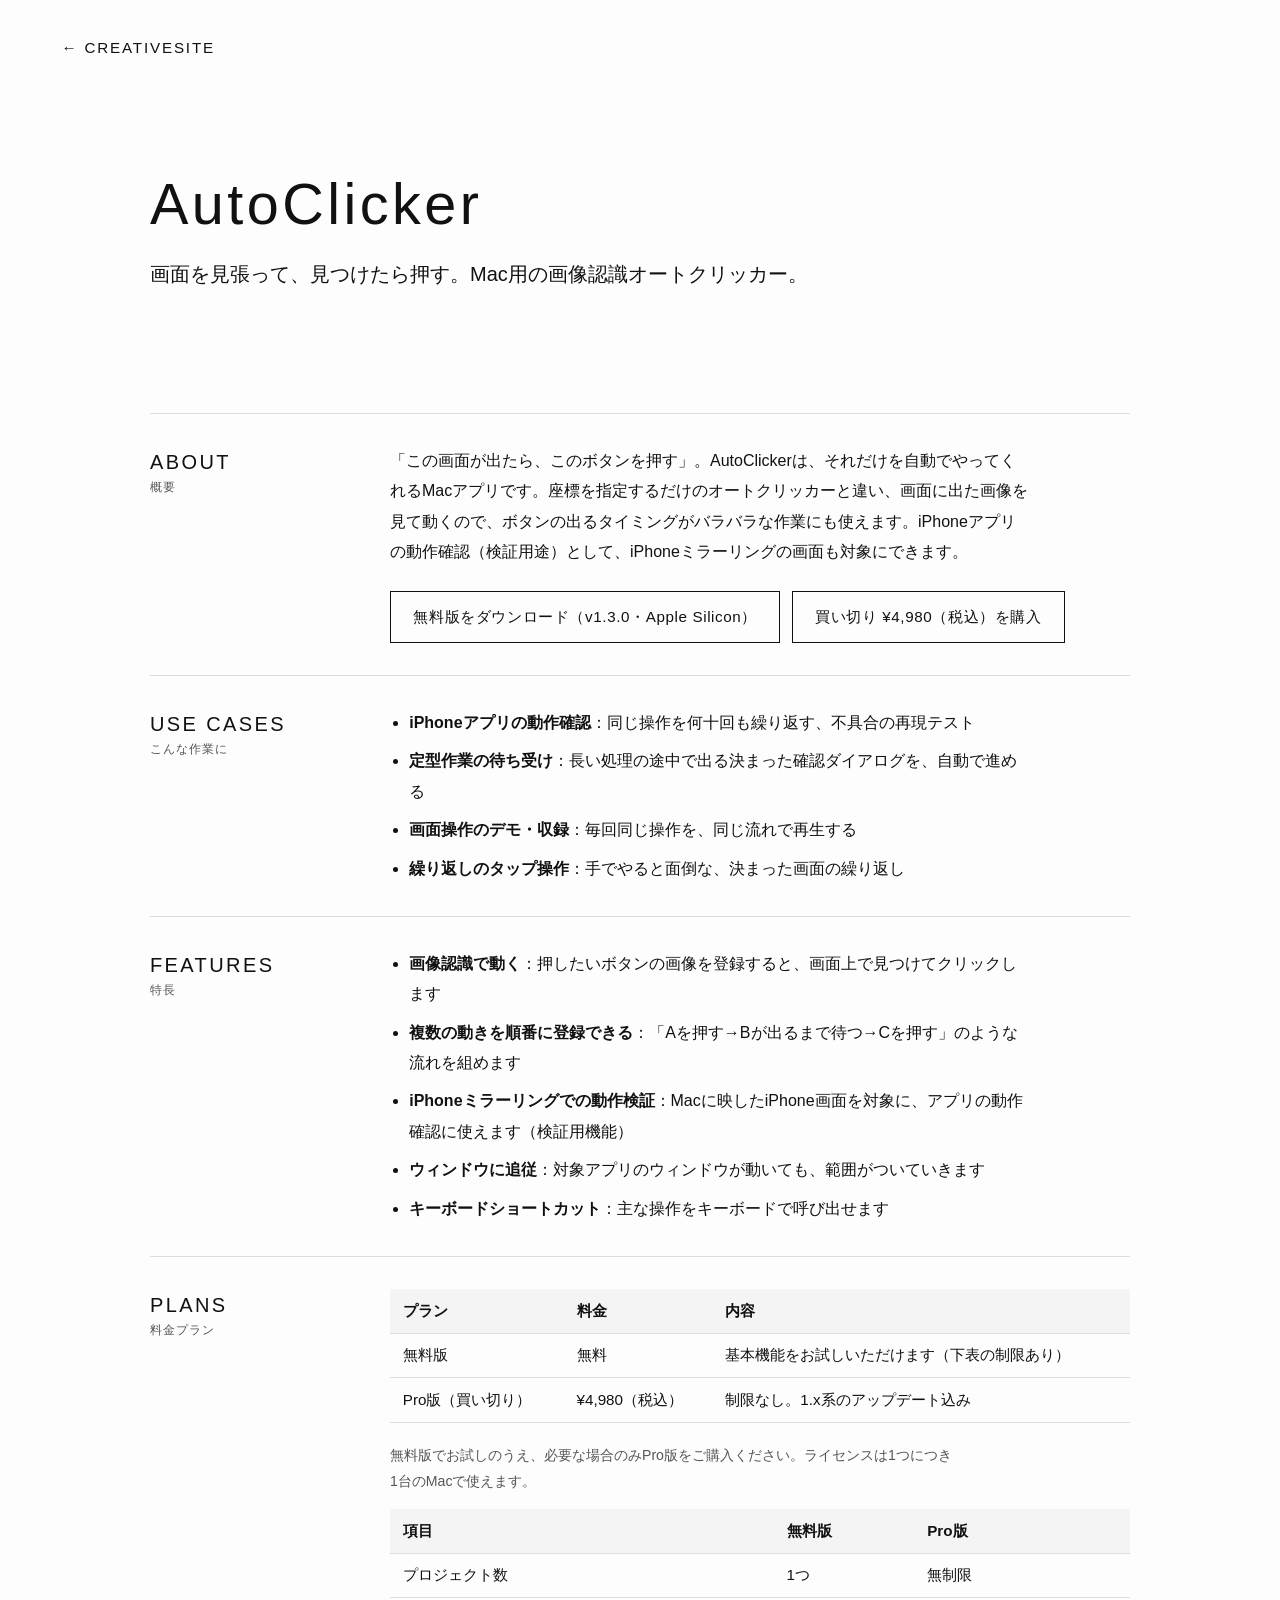
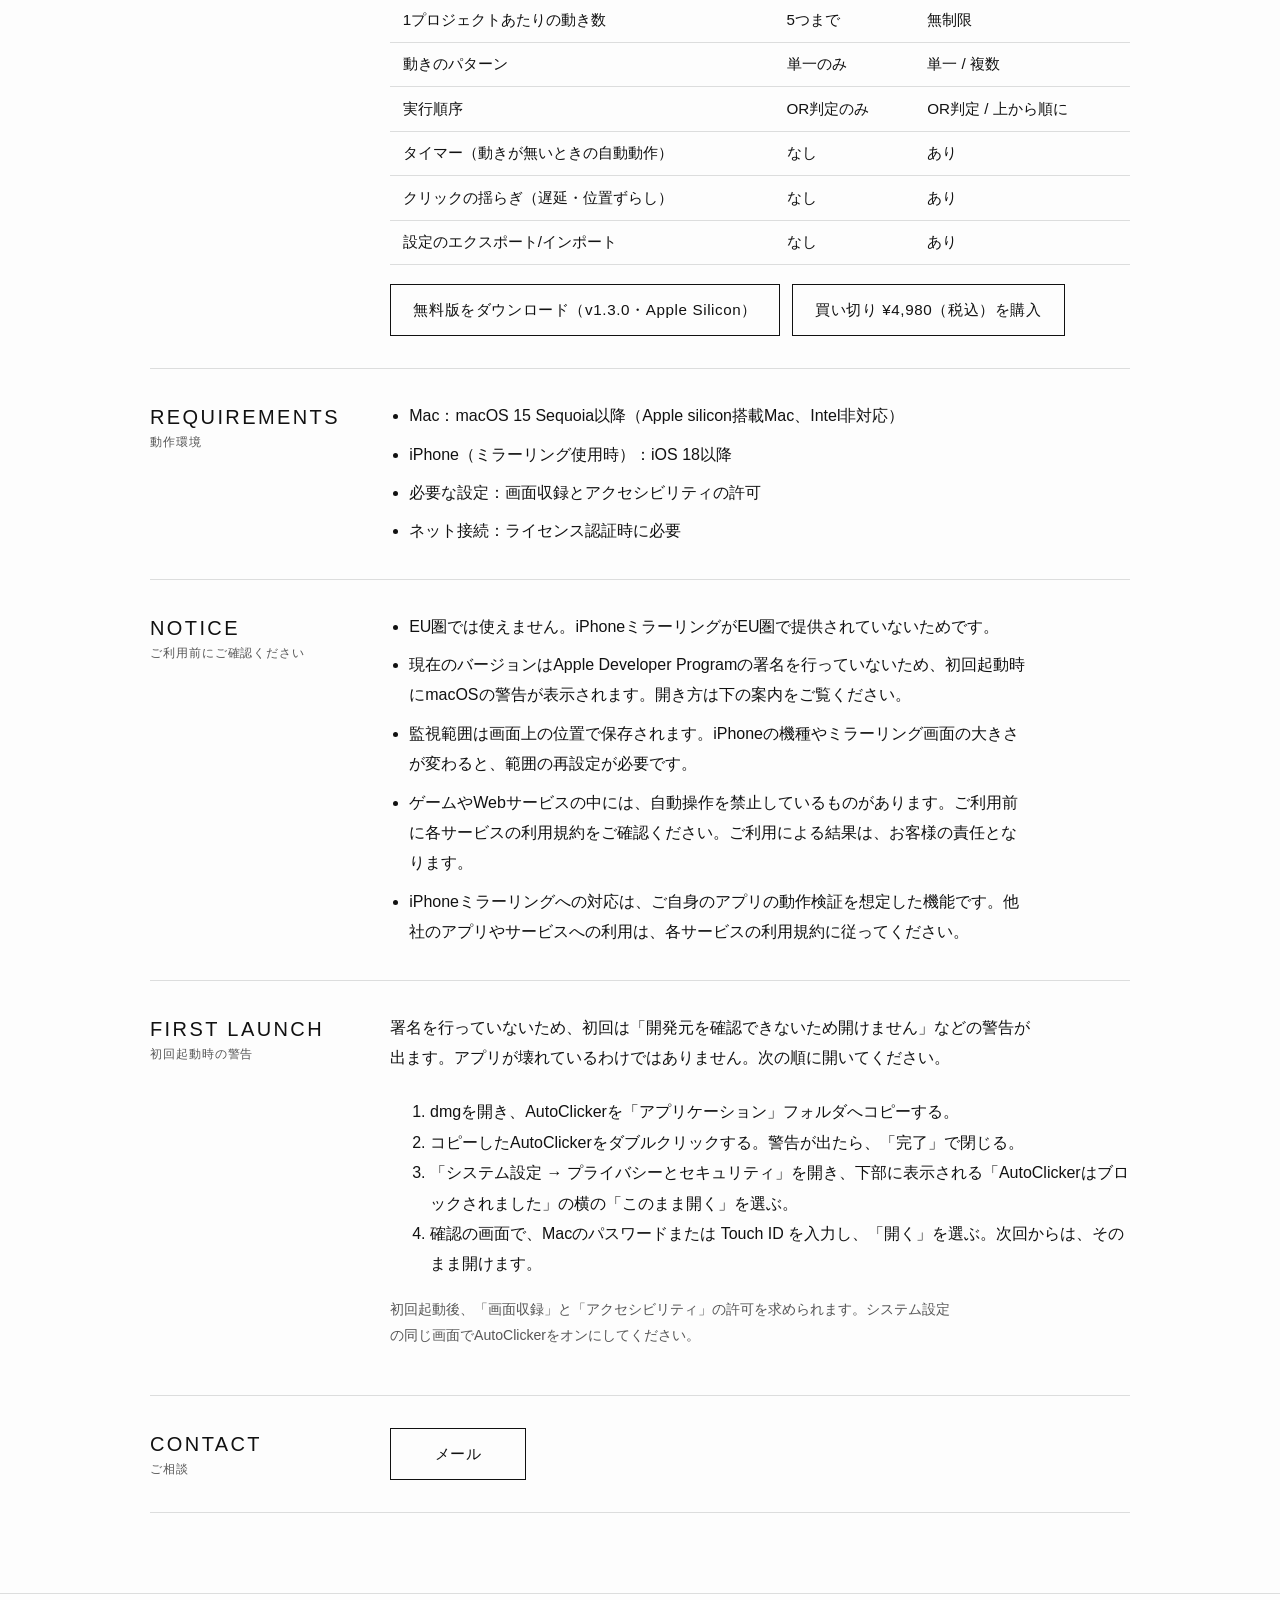
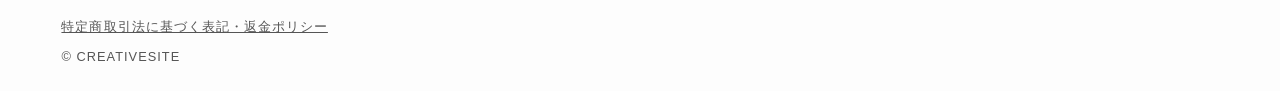
==== commit 03510714: "AutoClicker: 無料版ダウンロードリンクを v1.3.0 の Release に更新 Co-Authored-By: Claude Sonnet 5.5 <noreply@anthropic" ====
--- a/autoclicker/index.html
+++ b/autoclicker/index.html
@@ -118,7 +118,7 @@
     <h2 id="about">About<small>概要</small></h2>
     <div>
       <p class="lead">「この画面が出たら、このボタンを押す」。AutoClickerは、それだけを自動でやってくれるMacアプリです。座標を指定するだけのオートクリッカーと違い、画面に出た画像を見て動くので、ボタンの出るタイミングがバラバラな作業にも使えます。iPhoneアプリの動作確認（検証用途）として、iPhoneミラーリングの画面も対象にできます。</p>
-      <ul class="links"><li><span class="soon" aria-disabled="true">無料版をダウンロード<small>近日公開</small></span></li><li><a href="/autoclicker/buy/">買い切り ¥4,980（税込）を購入</a></li></ul>
+      <ul class="links"><li><a href="https://github.com/hidayoichiro-droid/creativesite-www/releases/download/v1.3.0/AutoClicker-1.3.0.dmg">無料版をダウンロード（v1.3.0・Apple Silicon）</a></li><li><a href="/autoclicker/buy/">買い切り ¥4,980（税込）を購入</a></li></ul>
     </div>
   </section>
 
@@ -166,7 +166,7 @@
           <tr><td>設定のエクスポート/インポート</td><td>なし</td><td>あり</td></tr>
         </tbody>
       </table></div>
-      <ul class="links"><li><span class="soon" aria-disabled="true">無料版をダウンロード<small>近日公開</small></span></li><li><a href="/autoclicker/buy/">買い切り ¥4,980（税込）を購入</a></li></ul>
+      <ul class="links"><li><a href="https://github.com/hidayoichiro-droid/creativesite-www/releases/download/v1.3.0/AutoClicker-1.3.0.dmg">無料版をダウンロード（v1.3.0・Apple Silicon）</a></li><li><a href="/autoclicker/buy/">買い切り ¥4,980（税込）を購入</a></li></ul>
     </div>
   </section>
 
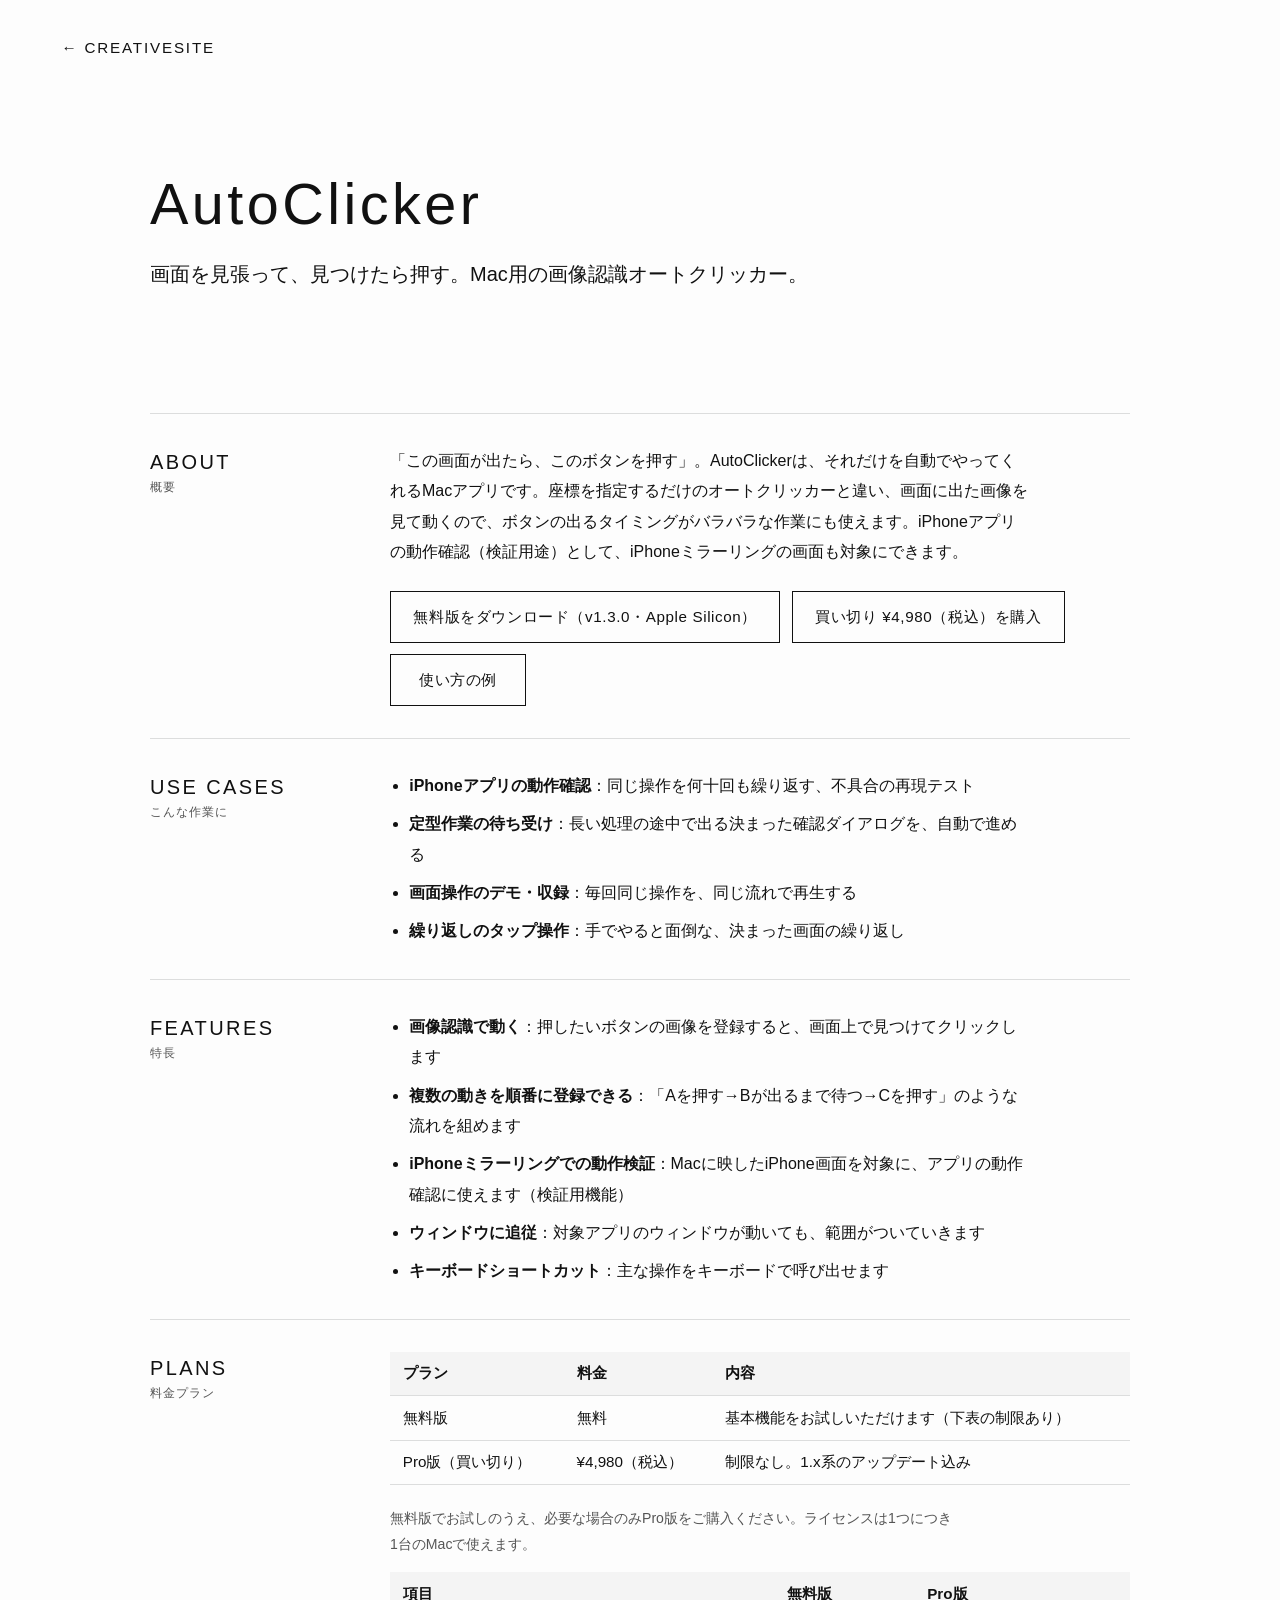
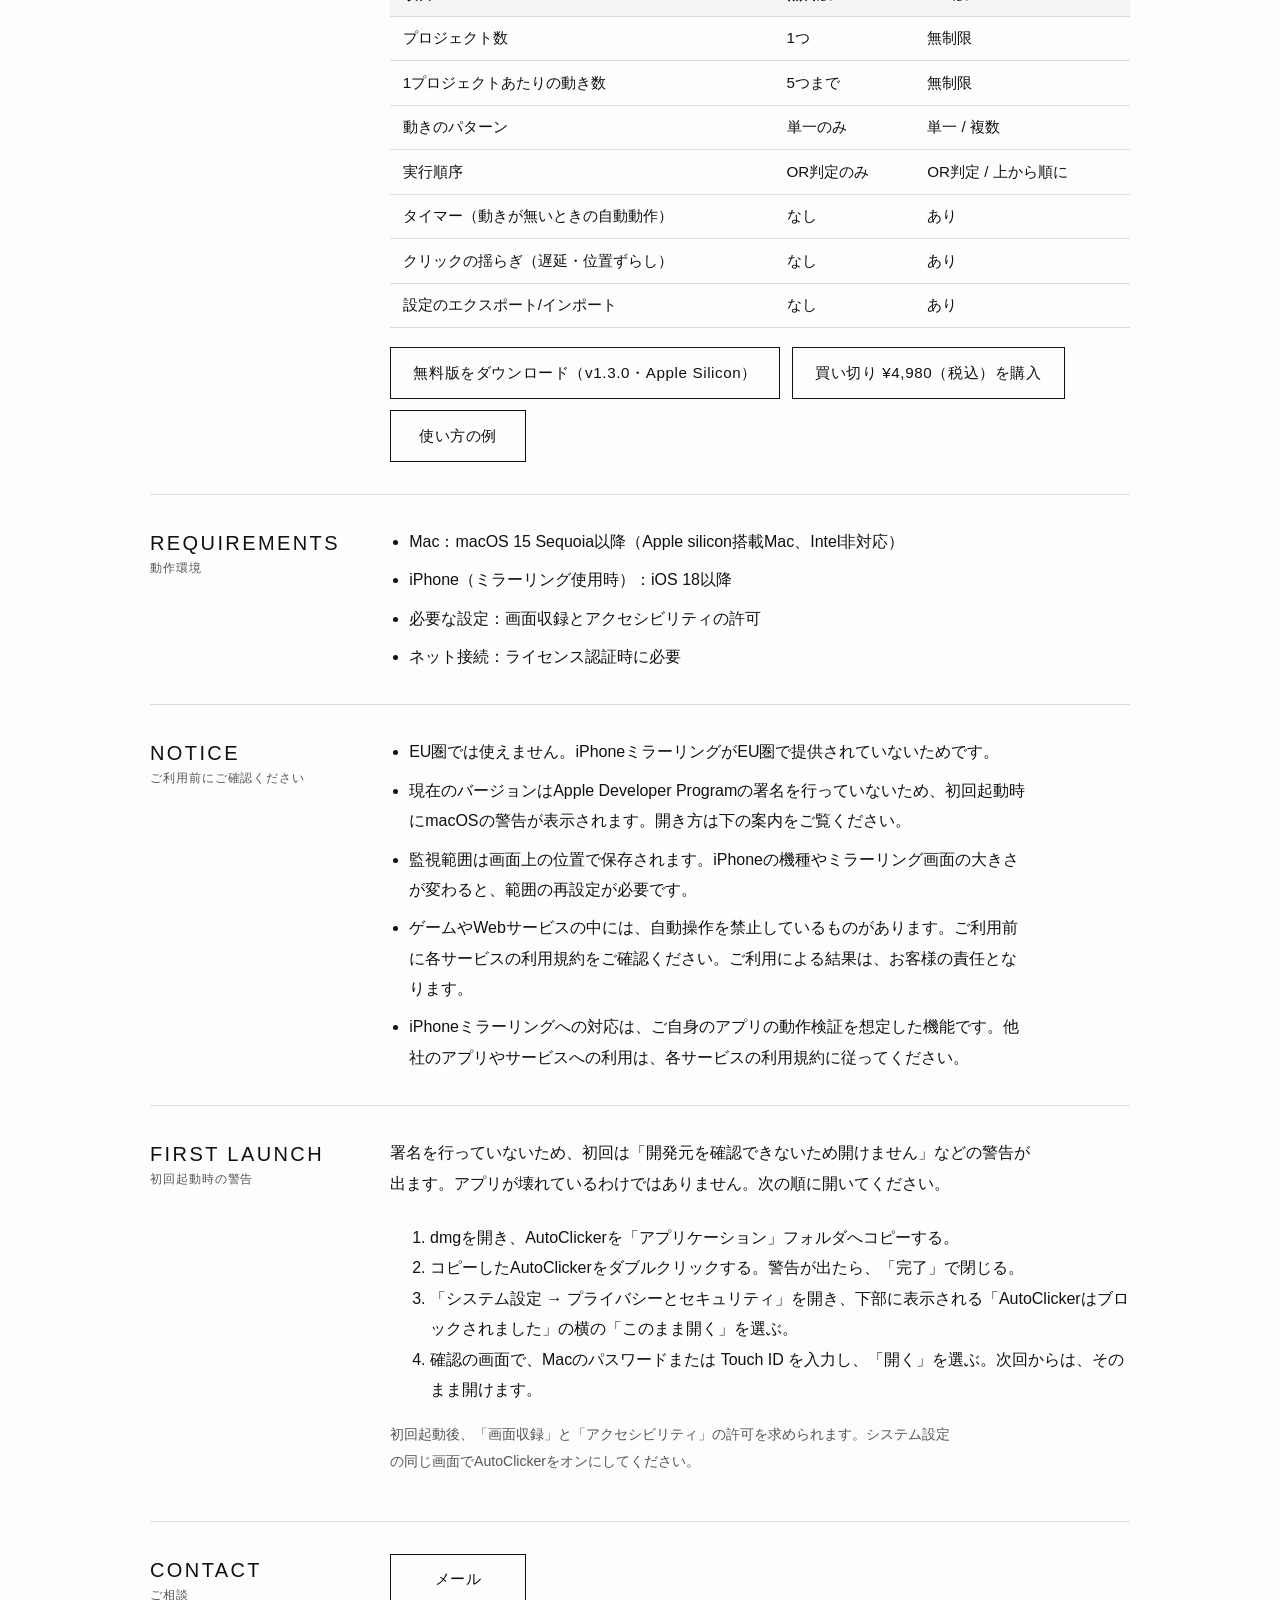
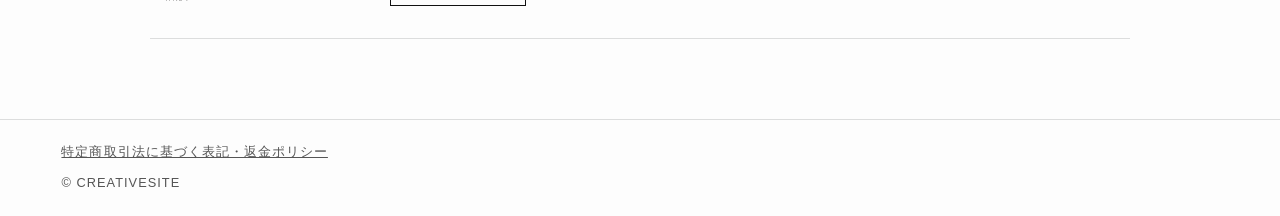
==== commit fdce9bcc: "AutoClicker: 使い方の例ページ(/autoclicker/guide/)を追加 Co-Authored-By: Claude Sonnet 5.5 <noreply@anthropic.c" ====
--- a/autoclicker/index.html
+++ b/autoclicker/index.html
@@ -118,7 +118,7 @@
     <h2 id="about">About<small>概要</small></h2>
     <div>
       <p class="lead">「この画面が出たら、このボタンを押す」。AutoClickerは、それだけを自動でやってくれるMacアプリです。座標を指定するだけのオートクリッカーと違い、画面に出た画像を見て動くので、ボタンの出るタイミングがバラバラな作業にも使えます。iPhoneアプリの動作確認（検証用途）として、iPhoneミラーリングの画面も対象にできます。</p>
-      <ul class="links"><li><a href="https://github.com/hidayoichiro-droid/creativesite-www/releases/download/v1.3.0/AutoClicker-1.3.0.dmg">無料版をダウンロード（v1.3.0・Apple Silicon）</a></li><li><a href="/autoclicker/buy/">買い切り ¥4,980（税込）を購入</a></li></ul>
+      <ul class="links"><li><a href="https://github.com/hidayoichiro-droid/creativesite-www/releases/download/v1.3.0/AutoClicker-1.3.0.dmg">無料版をダウンロード（v1.3.0・Apple Silicon）</a></li><li><a href="/autoclicker/buy/">買い切り ¥4,980（税込）を購入</a></li><li><a href="/autoclicker/guide/">使い方の例</a></li></ul>
     </div>
   </section>
 
@@ -166,7 +166,7 @@
           <tr><td>設定のエクスポート/インポート</td><td>なし</td><td>あり</td></tr>
         </tbody>
       </table></div>
-      <ul class="links"><li><a href="https://github.com/hidayoichiro-droid/creativesite-www/releases/download/v1.3.0/AutoClicker-1.3.0.dmg">無料版をダウンロード（v1.3.0・Apple Silicon）</a></li><li><a href="/autoclicker/buy/">買い切り ¥4,980（税込）を購入</a></li></ul>
+      <ul class="links"><li><a href="https://github.com/hidayoichiro-droid/creativesite-www/releases/download/v1.3.0/AutoClicker-1.3.0.dmg">無料版をダウンロード（v1.3.0・Apple Silicon）</a></li><li><a href="/autoclicker/buy/">買い切り ¥4,980（税込）を購入</a></li><li><a href="/autoclicker/guide/">使い方の例</a></li></ul>
     </div>
   </section>
 
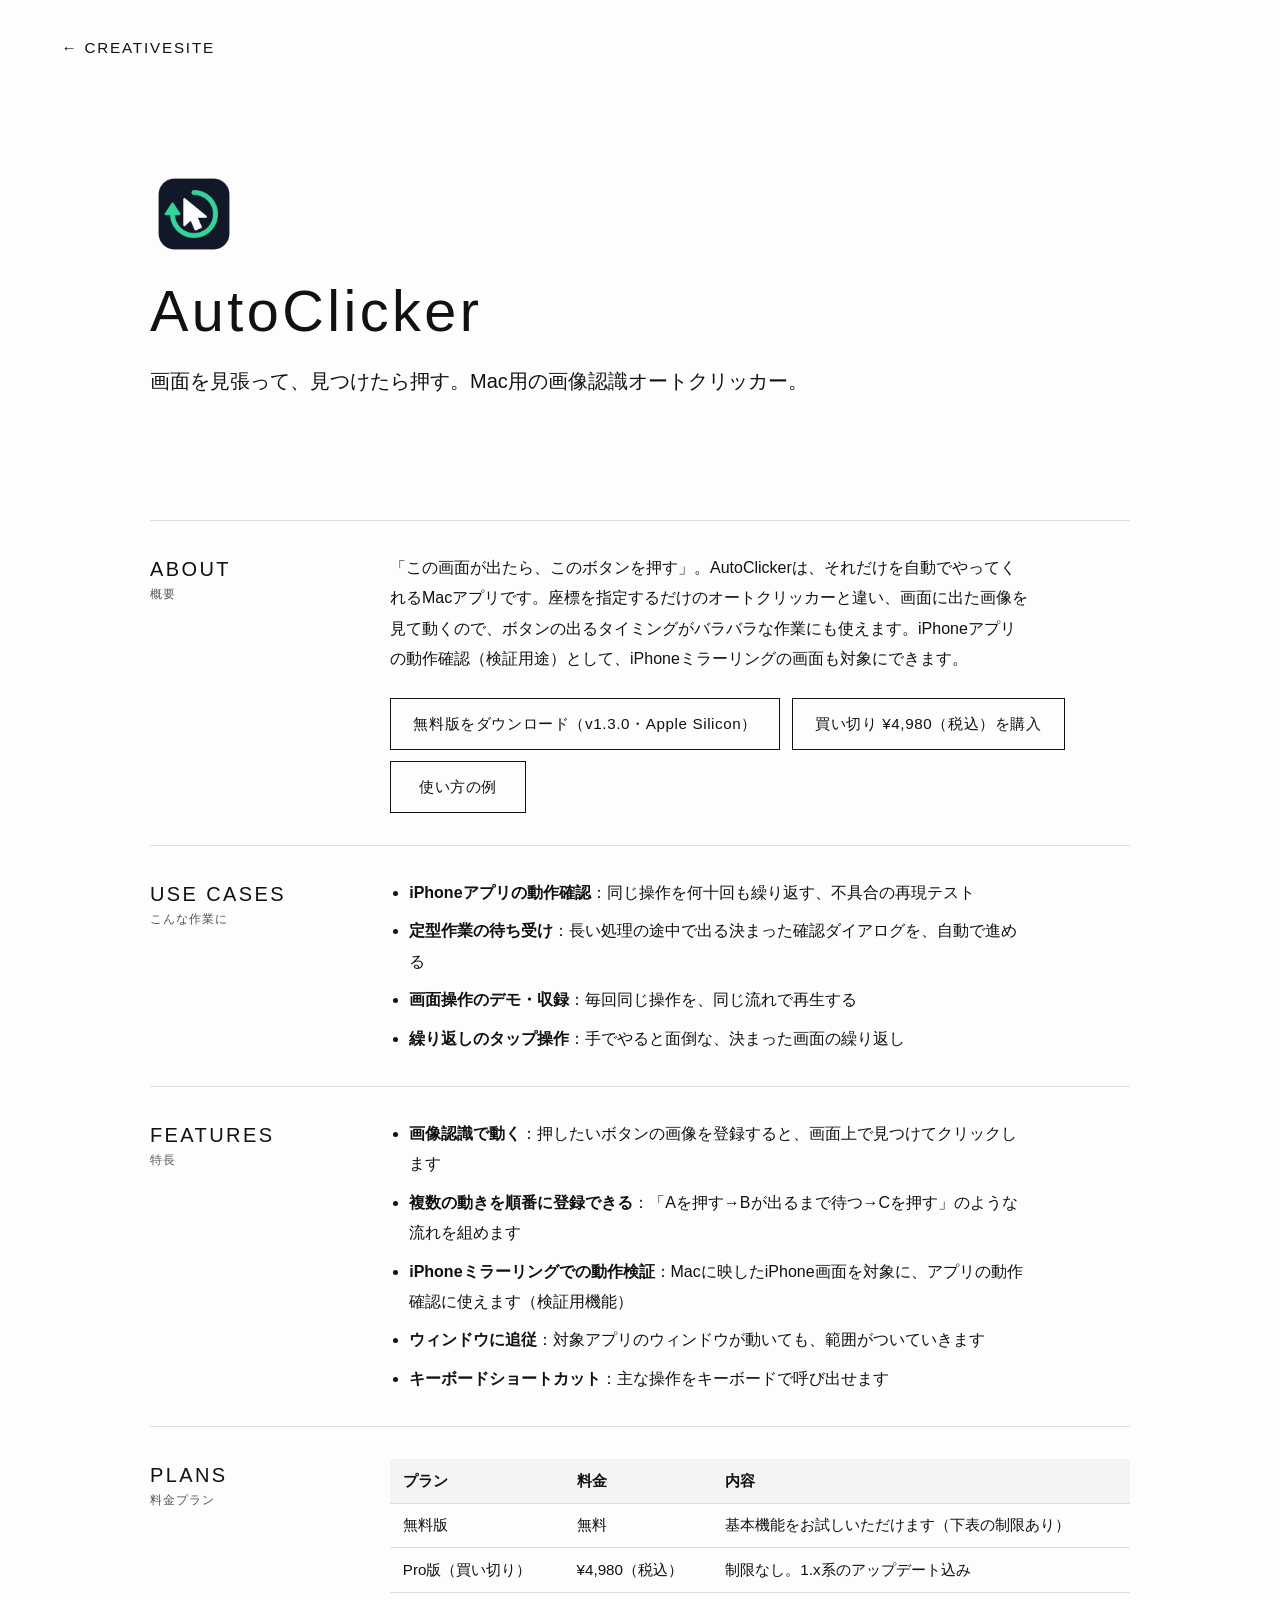
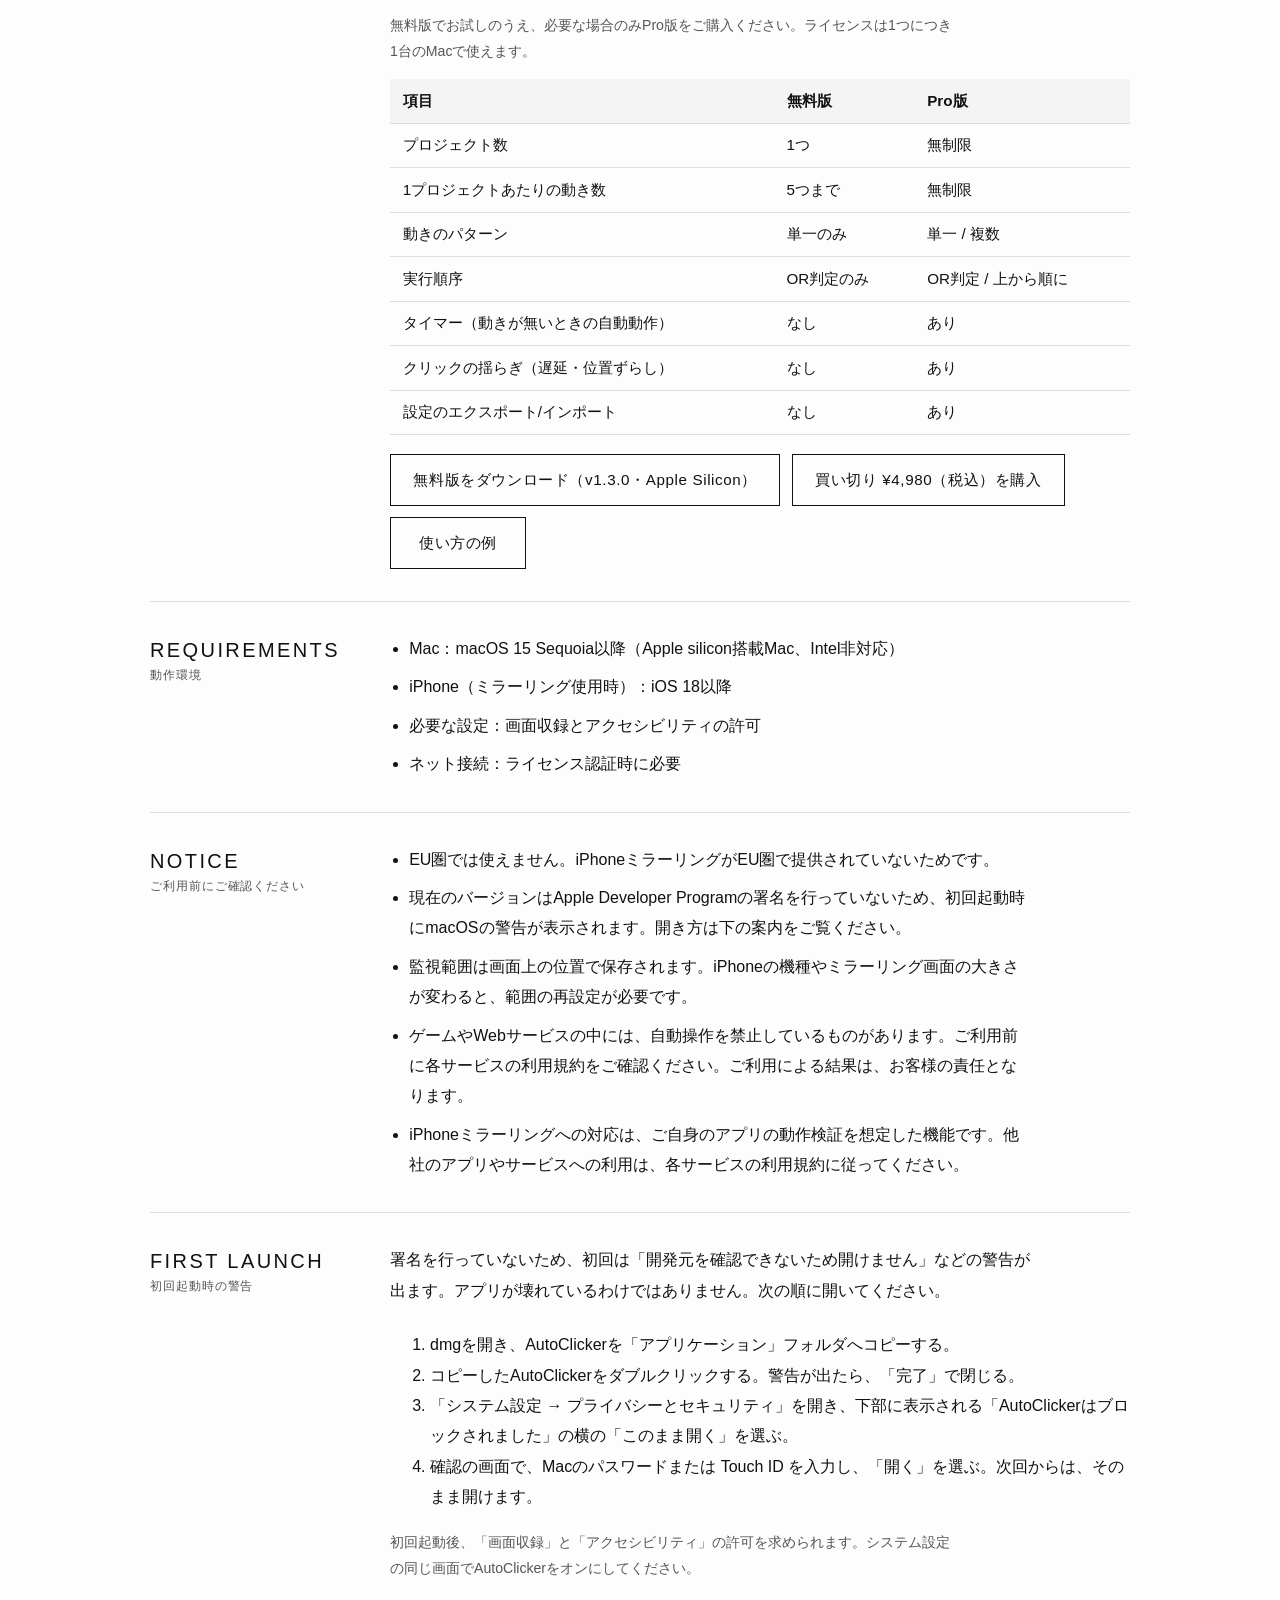
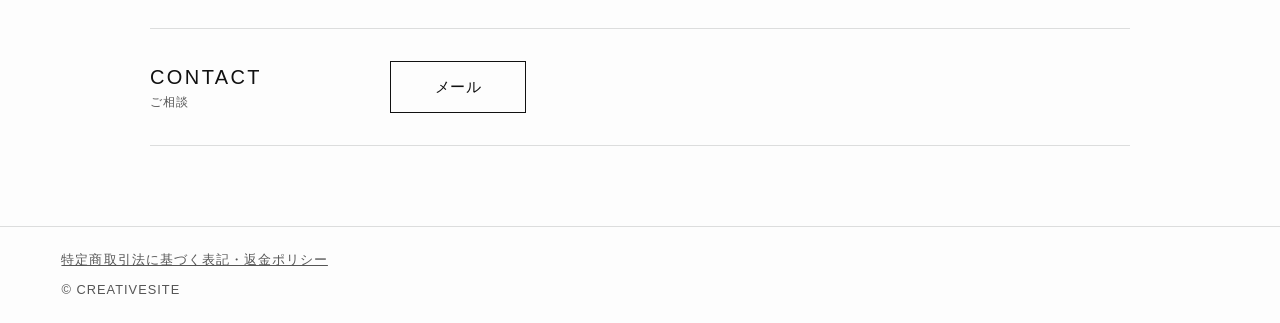
==== commit 4135e77b: "AutoClicker: アイコン(ヘッダー・favicon・OG画像)を追加 Co-Authored-By: Claude Sonnet 5.5 <noreply@anthropic.com>" ====
--- a/autoclicker/index.html
+++ b/autoclicker/index.html
@@ -21,6 +21,9 @@
 <meta property="og:description" content="画面を見張って、見つけたら押す。Mac用の画像認識オートクリッカー。">
 <meta property="og:url" content="https://www.creativesite.jp/autoclicker/">
 <link rel="canonical" href="https://www.creativesite.jp/autoclicker/">
+<link rel="icon" type="image/png" href="/autoclicker/favicon.png">
+<link rel="apple-touch-icon" href="/autoclicker/apple-touch-icon.png">
+<meta property="og:image" content="https://www.creativesite.jp/autoclicker/icon-512.png">
 <style>
   :root {
     --paper: #fdfdfd;
@@ -87,6 +90,7 @@
   .top { padding: 1.2rem var(--gutter); font-family: var(--thin); font-weight: 300; letter-spacing: .12em; text-transform: uppercase; font-size: .95rem; }
   .top a { color: var(--ink); text-decoration: none; }
   .hero { width: min(980px, 100% - 2.5rem); margin: 0 auto; padding: clamp(2rem, 7vw, 4.5rem) 0 1.5rem; }
+  .hero .app-icon { display: block; width: 88px; height: 88px; border-radius: 20px; margin: 0 0 1.2rem; }
   .hero h1 { margin: 0; font-family: var(--thin); font-weight: 300; font-size: clamp(2rem, 6vw, 3.6rem); letter-spacing: .06em; line-height: 1.2; }
   .hero p { margin: 1rem 0 0; font-size: clamp(1rem, 2.2vw, 1.25rem); font-weight: 300; }
   .lead { max-width: 40em; margin: 0 0 1.5rem; }
@@ -108,6 +112,7 @@
 <p class="top"><a href="/">&larr; CREATIVESITE</a></p>
 
 <header class="hero">
+  <img class="app-icon" src="/autoclicker/icon-512.png" width="88" height="88" alt="AutoClicker のアイコン">
   <h1>AutoClicker</h1>
   <p>画面を見張って、見つけたら押す。Mac用の画像認識オートクリッカー。</p>
 </header>
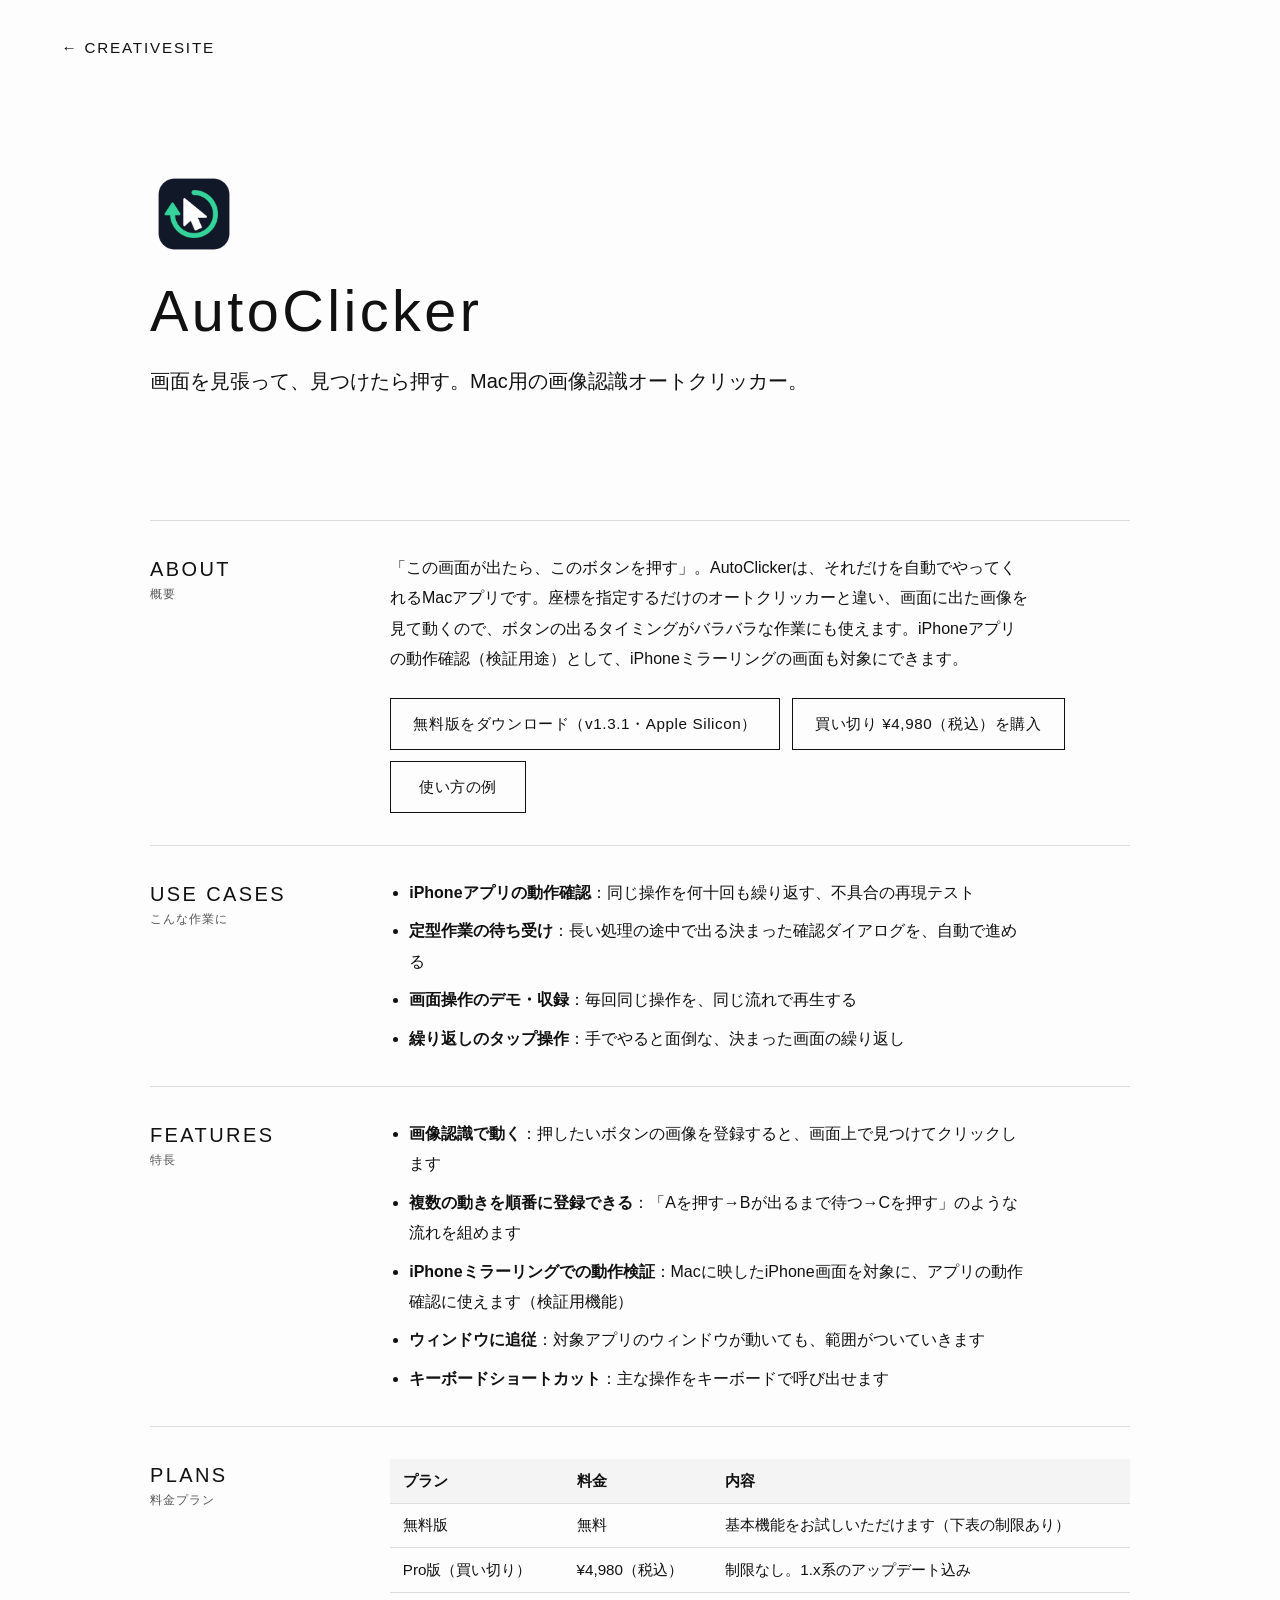
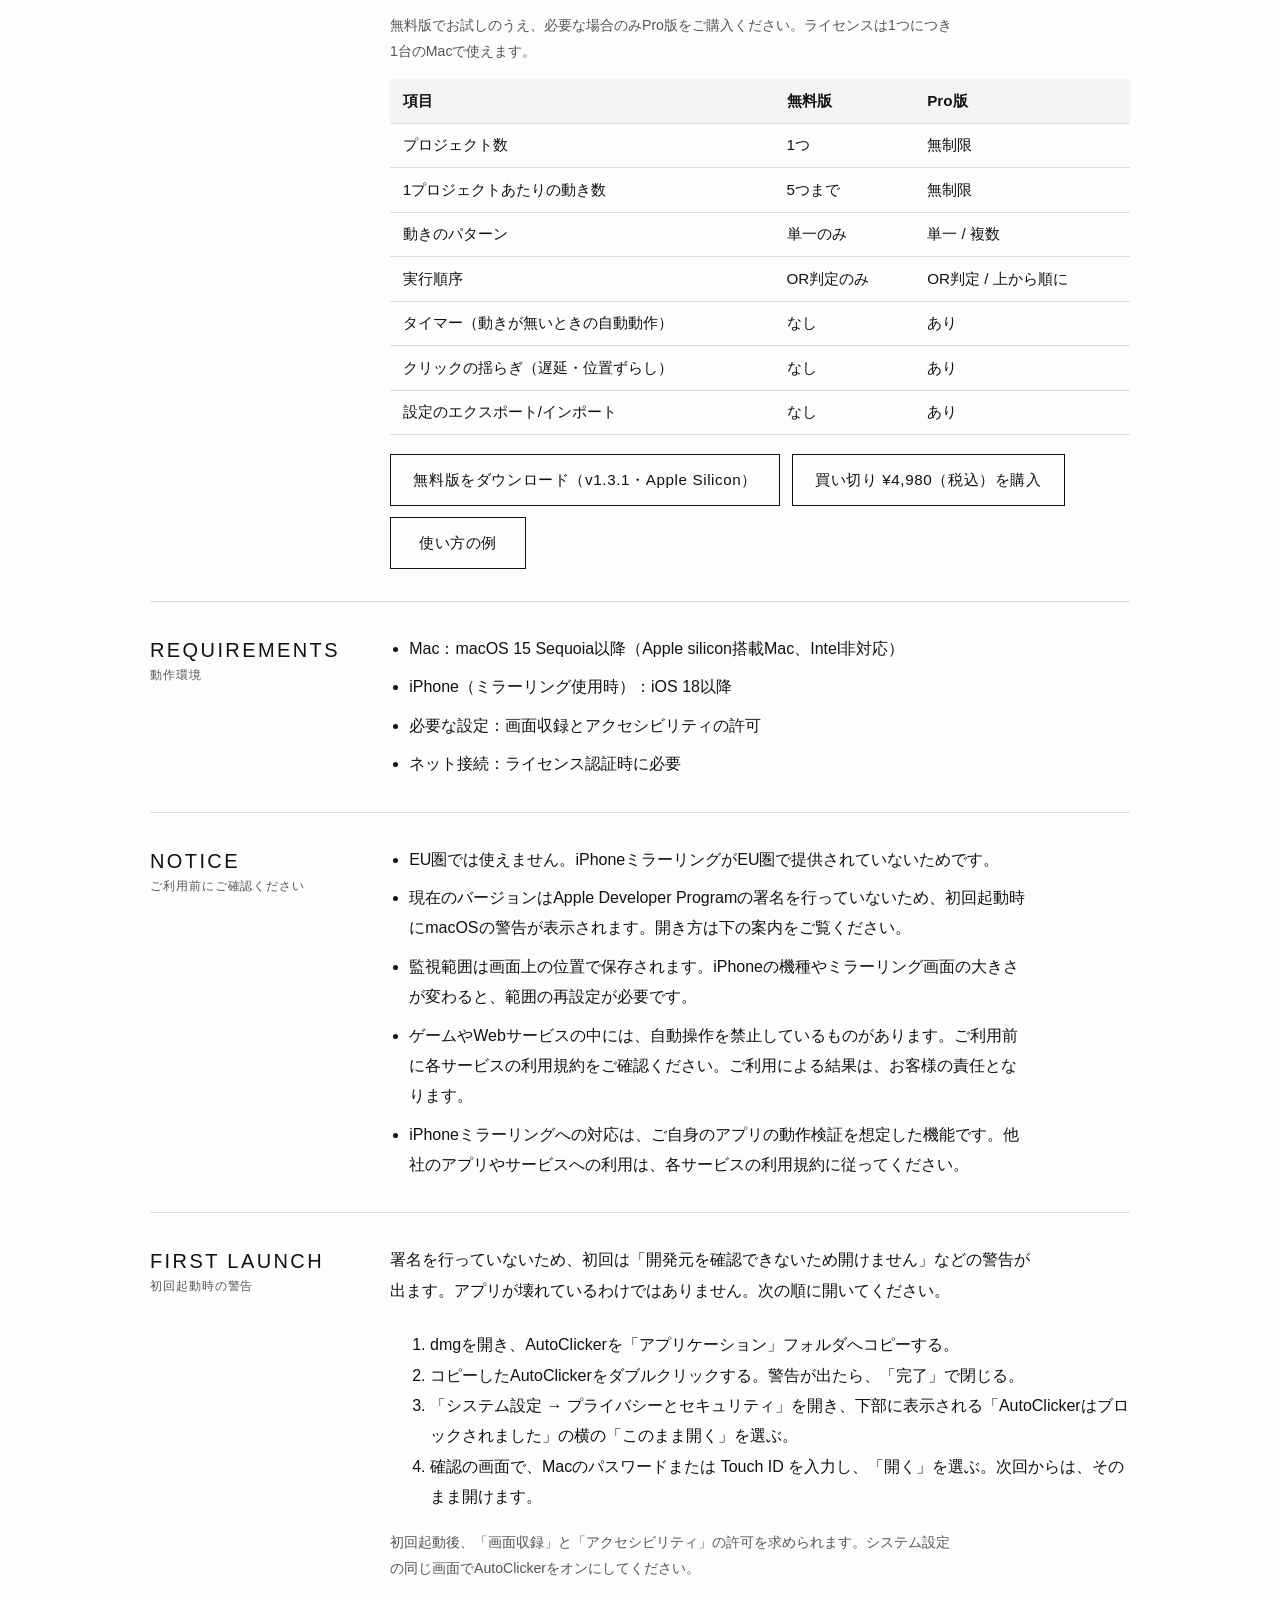
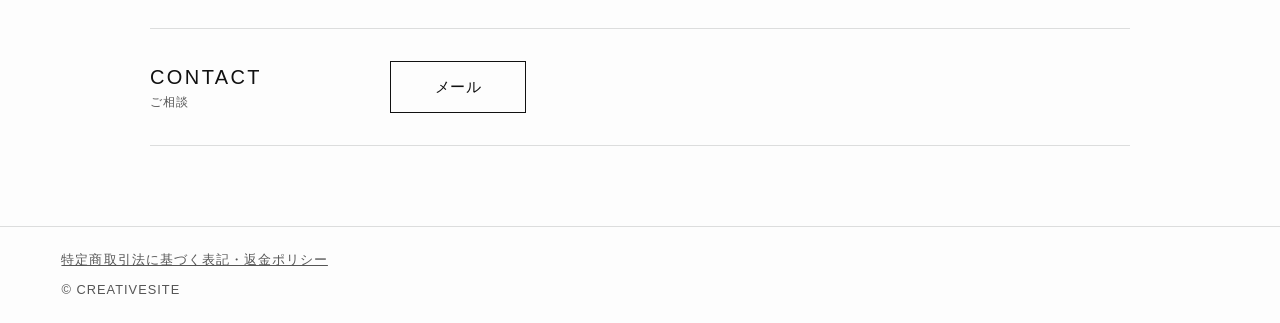
==== commit 27629118: "AutoClicker: ダウンロードを v1.3.1 に更新 Co-Authored-By: Claude Sonnet 5.5 <noreply@anthropic.com>" ====
--- a/autoclicker/index.html
+++ b/autoclicker/index.html
@@ -123,7 +123,7 @@
     <h2 id="about">About<small>概要</small></h2>
     <div>
       <p class="lead">「この画面が出たら、このボタンを押す」。AutoClickerは、それだけを自動でやってくれるMacアプリです。座標を指定するだけのオートクリッカーと違い、画面に出た画像を見て動くので、ボタンの出るタイミングがバラバラな作業にも使えます。iPhoneアプリの動作確認（検証用途）として、iPhoneミラーリングの画面も対象にできます。</p>
-      <ul class="links"><li><a href="https://github.com/hidayoichiro-droid/creativesite-www/releases/download/v1.3.0/AutoClicker-1.3.0.dmg">無料版をダウンロード（v1.3.0・Apple Silicon）</a></li><li><a href="/autoclicker/buy/">買い切り ¥4,980（税込）を購入</a></li><li><a href="/autoclicker/guide/">使い方の例</a></li></ul>
+      <ul class="links"><li><a href="https://github.com/hidayoichiro-droid/creativesite-www/releases/download/v1.3.1/AutoClicker-1.3.1.dmg">無料版をダウンロード（v1.3.1・Apple Silicon）</a></li><li><a href="/autoclicker/buy/">買い切り ¥4,980（税込）を購入</a></li><li><a href="/autoclicker/guide/">使い方の例</a></li></ul>
     </div>
   </section>
 
@@ -171,7 +171,7 @@
           <tr><td>設定のエクスポート/インポート</td><td>なし</td><td>あり</td></tr>
         </tbody>
       </table></div>
-      <ul class="links"><li><a href="https://github.com/hidayoichiro-droid/creativesite-www/releases/download/v1.3.0/AutoClicker-1.3.0.dmg">無料版をダウンロード（v1.3.0・Apple Silicon）</a></li><li><a href="/autoclicker/buy/">買い切り ¥4,980（税込）を購入</a></li><li><a href="/autoclicker/guide/">使い方の例</a></li></ul>
+      <ul class="links"><li><a href="https://github.com/hidayoichiro-droid/creativesite-www/releases/download/v1.3.1/AutoClicker-1.3.1.dmg">無料版をダウンロード（v1.3.1・Apple Silicon）</a></li><li><a href="/autoclicker/buy/">買い切り ¥4,980（税込）を購入</a></li><li><a href="/autoclicker/guide/">使い方の例</a></li></ul>
     </div>
   </section>
 
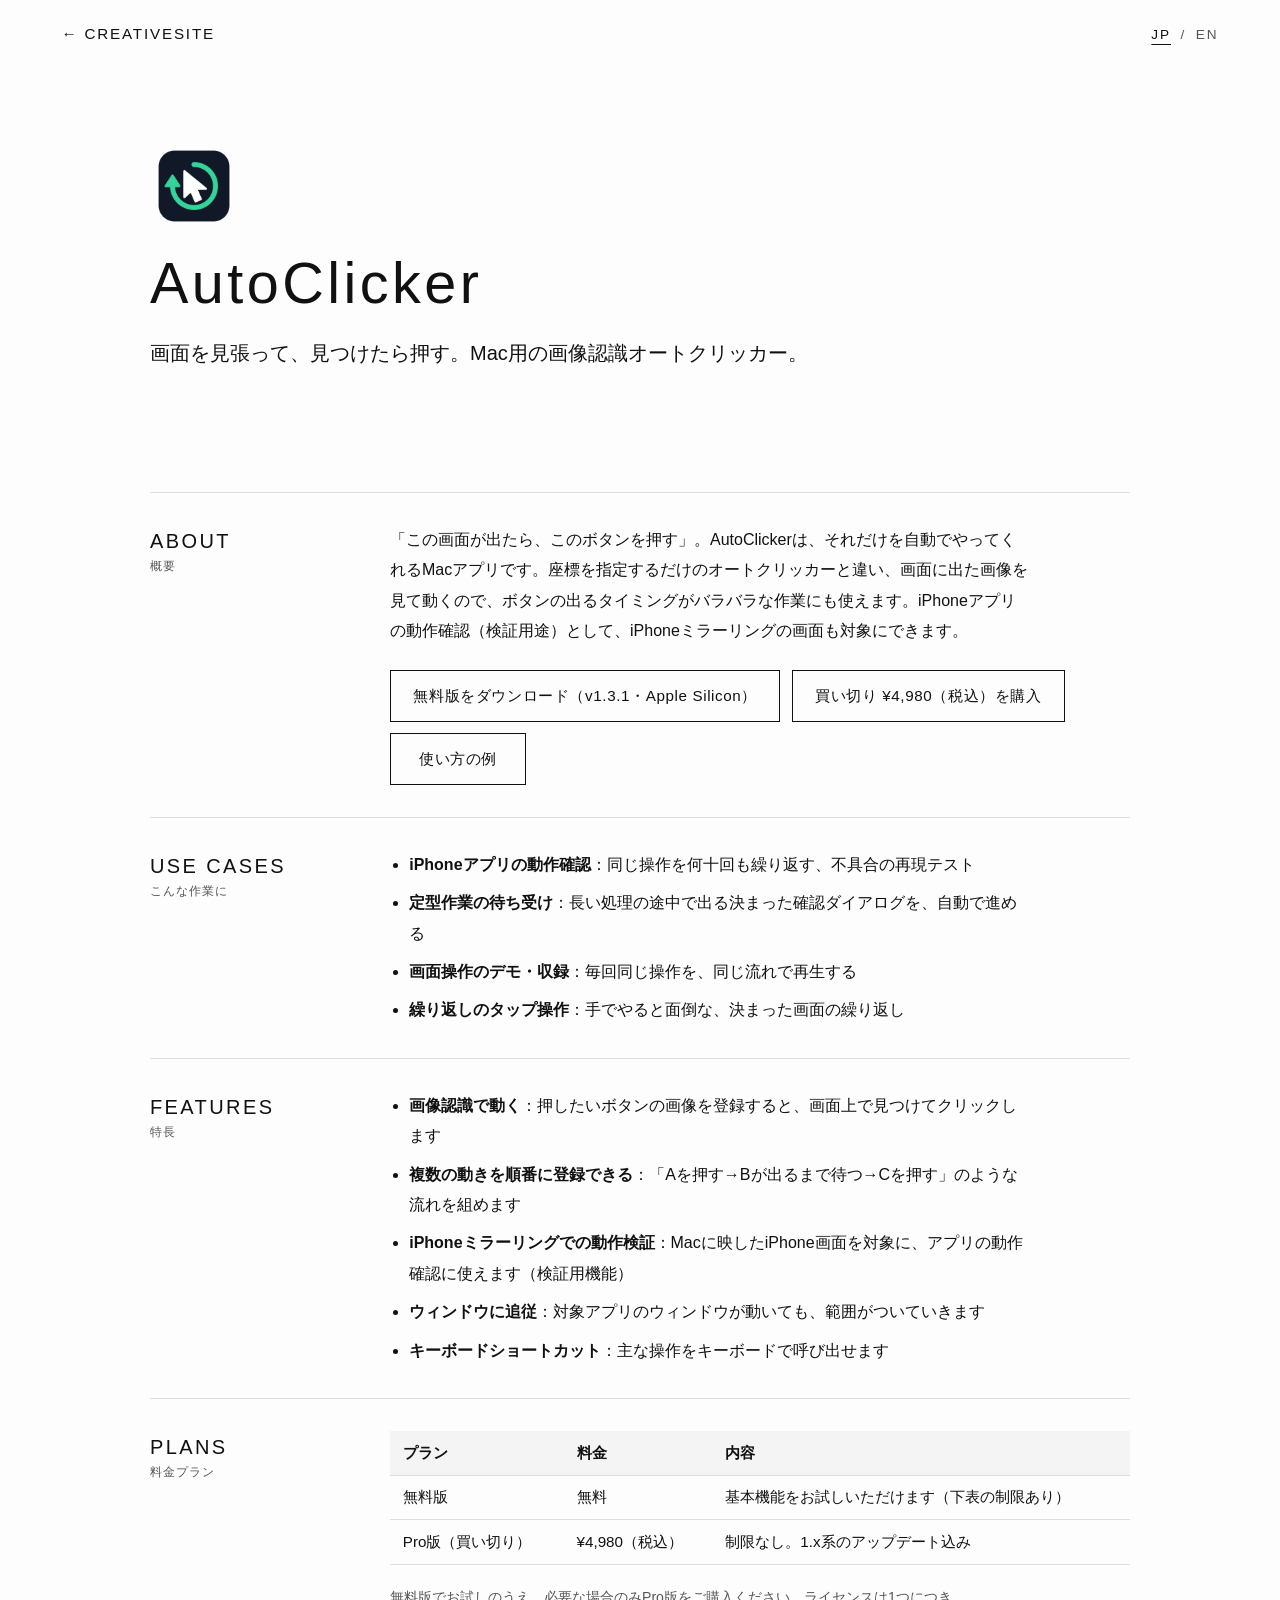
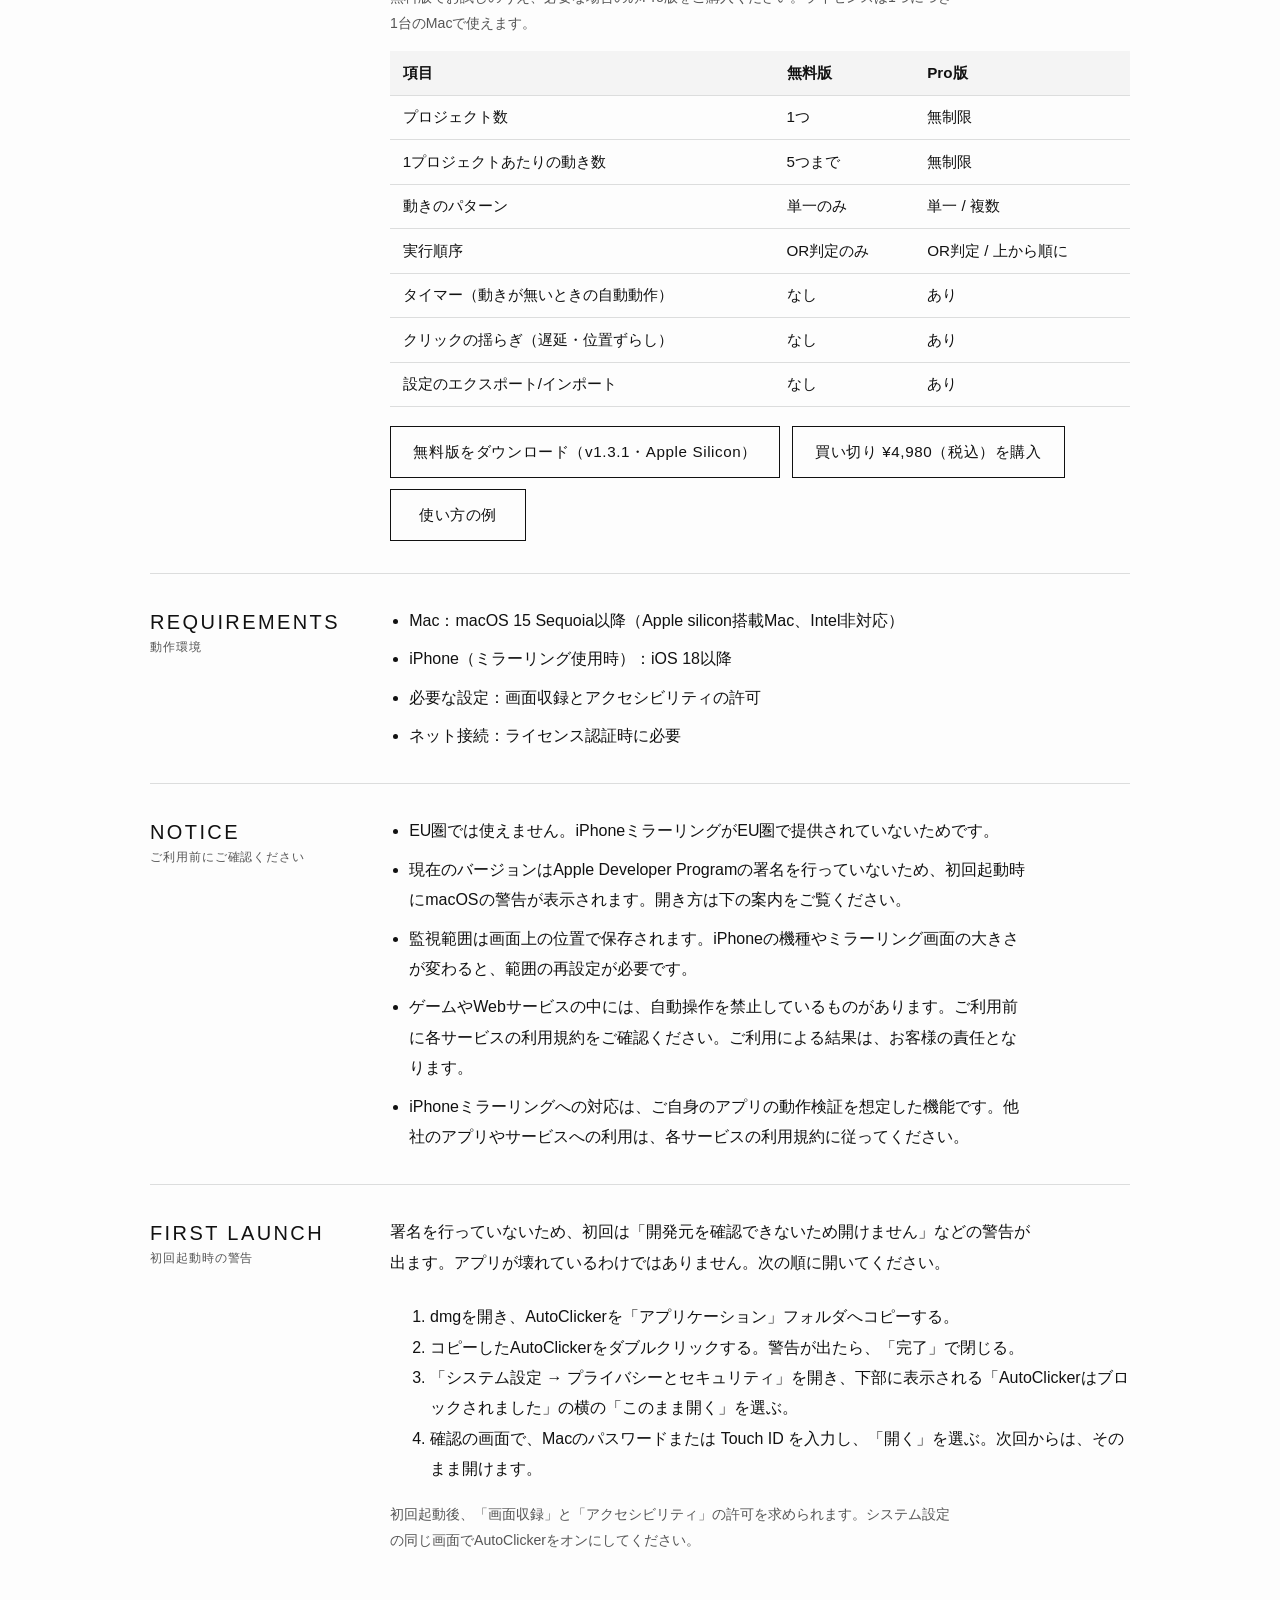
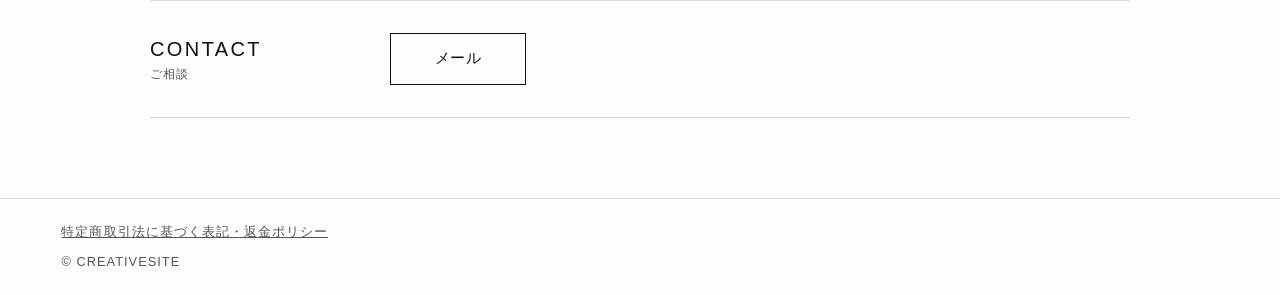
==== commit 2d80e071: "AutoClicker の各ページを JP/EN 切り替えに対応 - 切り替え・パタパタ表示の仕組みを /assets/i18n.js と /assets/i18n.css に共通化し、トップページも" ====
--- a/autoclicker/index.html
+++ b/autoclicker/index.html
@@ -24,6 +24,7 @@
 <link rel="icon" type="image/png" href="/autoclicker/favicon.png">
 <link rel="apple-touch-icon" href="/autoclicker/apple-touch-icon.png">
 <meta property="og:image" content="https://www.creativesite.jp/autoclicker/icon-512.png">
+<link rel="stylesheet" href="/assets/i18n.css">
 <style>
   :root {
     --paper: #fdfdfd;
@@ -109,17 +110,17 @@
 </head>
 <body>
 
-<p class="top"><a href="/">&larr; CREATIVESITE</a></p>
+<div class="top topbar"><a href="/">&larr; CREATIVESITE</a><div class="lang" data-lang-switch></div></div>
 
 <header class="hero">
-  <img class="app-icon" src="/autoclicker/icon-512.png" width="88" height="88" alt="AutoClicker のアイコン">
+  <img class="app-icon" src="/autoclicker/icon-512.png" width="88" height="88" alt="AutoClicker のアイコン" data-i18n-attr="alt:icon.alt">
   <h1>AutoClicker</h1>
-  <p>画面を見張って、見つけたら押す。Mac用の画像認識オートクリッカー。</p>
+  <p data-i18n="hero">画面を見張って、見つけたら押す。Mac用の画像認識オートクリッカー。</p>
 </header>
 
 <main class="info">
 
-  <section class="sec" aria-labelledby="about">
+  <section class="sec" aria-labelledby="about" data-i18n="sec.about">
     <h2 id="about">About<small>概要</small></h2>
     <div>
       <p class="lead">「この画面が出たら、このボタンを押す」。AutoClickerは、それだけを自動でやってくれるMacアプリです。座標を指定するだけのオートクリッカーと違い、画面に出た画像を見て動くので、ボタンの出るタイミングがバラバラな作業にも使えます。iPhoneアプリの動作確認（検証用途）として、iPhoneミラーリングの画面も対象にできます。</p>
@@ -127,7 +128,7 @@
     </div>
   </section>
 
-  <section class="sec" aria-labelledby="uses">
+  <section class="sec" aria-labelledby="uses" data-i18n="sec.uses">
     <h2 id="uses">Use Cases<small>こんな作業に</small></h2>
     <ul class="plain">
       <li><strong>iPhoneアプリの動作確認</strong>：同じ操作を何十回も繰り返す、不具合の再現テスト</li>
@@ -137,7 +138,7 @@
     </ul>
   </section>
 
-  <section class="sec" aria-labelledby="features">
+  <section class="sec" aria-labelledby="features" data-i18n="sec.features">
     <h2 id="features">Features<small>特長</small></h2>
     <ul class="plain">
       <li><strong>画像認識で動く</strong>：押したいボタンの画像を登録すると、画面上で見つけてクリックします</li>
@@ -148,7 +149,7 @@
     </ul>
   </section>
 
-  <section class="sec" aria-labelledby="plans">
+  <section class="sec" aria-labelledby="plans" data-i18n="sec.plans">
     <h2 id="plans">Plans<small>料金プラン</small></h2>
     <div>
       <div class="tbl"><table>
@@ -175,7 +176,7 @@
     </div>
   </section>
 
-  <section class="sec" aria-labelledby="req">
+  <section class="sec" aria-labelledby="req" data-i18n="sec.req">
     <h2 id="req">Requirements<small>動作環境</small></h2>
     <ul class="plain">
       <li>Mac：macOS 15 Sequoia以降（Apple silicon搭載Mac、Intel非対応）</li>
@@ -185,7 +186,7 @@
     </ul>
   </section>
 
-  <section class="sec" aria-labelledby="notice">
+  <section class="sec" aria-labelledby="notice" data-i18n="sec.notice">
     <h2 id="notice">Notice<small>ご利用前にご確認ください</small></h2>
     <ul class="plain">
       <li>EU圏では使えません。iPhoneミラーリングがEU圏で提供されていないためです。</li>
@@ -196,7 +197,7 @@
     </ul>
   </section>
 
-  <section class="sec" aria-labelledby="gatekeeper">
+  <section class="sec" aria-labelledby="gatekeeper" data-i18n="sec.gatekeeper">
     <h2 id="gatekeeper">First Launch<small>初回起動時の警告</small></h2>
     <div>
       <p class="lead">署名を行っていないため、初回は「開発元を確認できないため開けません」などの警告が出ます。アプリが壊れているわけではありません。次の順に開いてください。</p>
@@ -210,7 +211,7 @@
     </div>
   </section>
 
-  <section class="sec" aria-labelledby="contact">
+  <section class="sec" aria-labelledby="contact" data-i18n="sec.contact">
     <h2 id="contact">Contact<small>ご相談</small></h2>
     <ul class="links"><li><a href="mailto:info@creativesite.jp">メール</a></li></ul>
   </section>
@@ -218,8 +219,27 @@
 </main>
 
 <footer>
-  <p><a href="/autoclicker/legal/">特定商取引法に基づく表記・返金ポリシー</a></p>
+  <p><a href="/autoclicker/legal/" data-i18n="foot.legal">特定商取引法に基づく表記・返金ポリシー</a></p>
   <p>&copy; CREATIVESITE</p>
 </footer>
+<script>
+/* 英語の文章(日本語はページに書かれている内容をそのまま使う) */
+window.I18N_EN = {
+  "title": "AutoClicker | Image-Recognition Auto Clicker for Mac | CREATIVESITE",
+  "desc": "AutoClicker watches your screen and clicks when it finds what you are looking for — an image-recognition auto clicker for Mac. Free version available; Pro is a one-time purchase of ¥4,980 (tax incl.).",
+  "icon.alt": "AutoClicker icon",
+  "hero": "Watches the screen and clicks when it finds what you are looking for. An image-recognition auto clicker for Mac.",
+  "foot.legal": "Legal Notice &amp; Refund Policy",
+  "sec.about": "\n    <h2 id=\"about\">About<small>Overview<\/small><\/h2>\n    <div>\n      <p class=\"lead\">“When this appears on screen, click this button.” AutoClicker is a Mac app that does exactly that, automatically. Unlike auto clickers that only click fixed coordinates, it looks at images on the screen, so it works even when buttons appear at unpredictable times. For testing iPhone apps, it can also work on the iPhone Mirroring screen.<\/p>\n      <p class=\"note\">The app’s interface is in Japanese only.<\/p>\n      <ul class=\"links\"><li><a href=\"https://github.com/hidayoichiro-droid/creativesite-www/releases/download/v1.3.1/AutoClicker-1.3.1.dmg\">Download free version (v1.3.1, Apple silicon)<\/a><\/li><li><a href=\"/autoclicker/buy/\">Buy for ¥4,980 (tax incl., one-time)<\/a><\/li><li><a href=\"/autoclicker/guide/\">Usage examples<\/a><\/li><\/ul>\n    <\/div>\n  ",
+  "sec.uses": "\n    <h2 id=\"uses\">Use Cases<small>Good for<\/small><\/h2>\n    <ul class=\"plain\">\n      <li><strong>Testing iPhone apps<\/strong>: reproducing bugs that require repeating the same steps dozens of times<\/li>\n      <li><strong>Waiting on routine tasks<\/strong>: automatically confirming the standard dialogs that appear during long processes<\/li>\n      <li><strong>Demos and screen recordings<\/strong>: replaying the same operations in the same order every time<\/li>\n      <li><strong>Repetitive taps<\/strong>: repeated actions on a fixed screen that are tedious to do by hand<\/li>\n    <\/ul>\n  ",
+  "sec.features": "\n    <h2 id=\"features\">Features<small>Highlights<\/small><\/h2>\n    <ul class=\"plain\">\n      <li><strong>Works by image recognition<\/strong>: register an image of the button you want to press, and it finds and clicks it on screen<\/li>\n      <li><strong>Chain multiple actions<\/strong>: build flows such as “click A → wait for B → click C”<\/li>\n      <li><strong>Testing with iPhone Mirroring<\/strong>: use the iPhone screen mirrored on your Mac to test app behavior (a testing feature)<\/li>\n      <li><strong>Follows windows<\/strong>: the watch area moves with the target app’s window<\/li>\n      <li><strong>Keyboard shortcuts<\/strong>: the main actions are available from the keyboard<\/li>\n    <\/ul>\n  ",
+  "sec.plans": "\n    <h2 id=\"plans\">Plans<small>Pricing<\/small><\/h2>\n    <div>\n      <div class=\"tbl\"><table>\n        <thead><tr><th>Plan<\/th><th>Price<\/th><th>Details<\/th><\/tr><\/thead>\n        <tbody>\n          <tr><td>Free<\/td><td>Free<\/td><td>Try the basic features (with the limits below)<\/td><\/tr>\n          <tr><td>Pro (one-time purchase)<\/td><td>¥4,980 (tax incl.)<\/td><td>No limits. Includes 1.x updates<\/td><\/tr>\n        <\/tbody>\n      <\/table><\/div>\n      <p class=\"note\">Please try the free version first, and buy Pro only if you need it. Each license works on one Mac.<\/p>\n      <div class=\"tbl\"><table>\n        <thead><tr><th>Feature<\/th><th>Free<\/th><th>Pro<\/th><\/tr><\/thead>\n        <tbody>\n          <tr><td>Projects<\/td><td>1<\/td><td>Unlimited<\/td><\/tr>\n          <tr><td>Actions per project<\/td><td>Up to 5<\/td><td>Unlimited<\/td><\/tr>\n          <tr><td>Action patterns<\/td><td>Single only<\/td><td>Single / Multiple<\/td><\/tr>\n          <tr><td>Execution order<\/td><td>OR match only<\/td><td>OR match / Top to bottom<\/td><\/tr>\n          <tr><td>Timer (automatic action when nothing happens)<\/td><td>No<\/td><td>Yes<\/td><\/tr>\n          <tr><td>Click variation (delay / position offset)<\/td><td>No<\/td><td>Yes<\/td><\/tr>\n          <tr><td>Export / import settings<\/td><td>No<\/td><td>Yes<\/td><\/tr>\n        <\/tbody>\n      <\/table><\/div>\n      <ul class=\"links\"><li><a href=\"https://github.com/hidayoichiro-droid/creativesite-www/releases/download/v1.3.1/AutoClicker-1.3.1.dmg\">Download free version (v1.3.1, Apple silicon)<\/a><\/li><li><a href=\"/autoclicker/buy/\">Buy for ¥4,980 (tax incl., one-time)<\/a><\/li><li><a href=\"/autoclicker/guide/\">Usage examples<\/a><\/li><\/ul>\n    <\/div>\n  ",
+  "sec.req": "\n    <h2 id=\"req\">Requirements<small>System requirements<\/small><\/h2>\n    <ul class=\"plain\">\n      <li>Mac: macOS 15 Sequoia or later (Apple silicon Macs; Intel is not supported)<\/li>\n      <li>iPhone (when using Mirroring): iOS 18 or later<\/li>\n      <li>Permissions: Screen Recording and Accessibility<\/li>\n      <li>Internet connection: required for license activation<\/li>\n      <li>Language: the app’s interface is in Japanese only<\/li>\n    <\/ul>\n  ",
+  "sec.notice": "\n    <h2 id=\"notice\">Notice<small>Please read before use<\/small><\/h2>\n    <ul class=\"plain\">\n      <li>Not available in the EU, because iPhone Mirroring is not offered there.<\/li>\n      <li>The current version is not signed through the Apple Developer Program, so macOS shows a warning the first time you open it. See the steps below.<\/li>\n      <li>Watch areas are saved as positions on the screen. If you change your iPhone model or the size of the Mirroring screen, you will need to set the areas again.<\/li>\n      <li>Some games and web services prohibit automated operation. Please check each service’s terms of use before using AutoClicker. You are responsible for the results of your use.<\/li>\n      <li>iPhone Mirroring support is intended for testing your own apps. When using it with other companies’ apps or services, please follow their terms of use.<\/li>\n    <\/ul>\n  ",
+  "sec.gatekeeper": "\n    <h2 id=\"gatekeeper\">First Launch<small>Warning on first launch<\/small><\/h2>\n    <div>\n      <p class=\"lead\">Because the app is not signed, macOS shows a warning the first time you open it (for example, that Apple could not verify AutoClicker). The app is not damaged. Open it as follows.<\/p>\n      <ol class=\"plain\">\n        <li>Open the dmg and copy AutoClicker to the Applications folder.<\/li>\n        <li>Double-click the copied AutoClicker. When the warning appears, close it with “Done”.<\/li>\n        <li>Open System Settings → Privacy &amp; Security, scroll to the bottom, and click “Open Anyway” next to the message saying AutoClicker was blocked.<\/li>\n        <li>On the confirmation screen, enter your Mac password or use Touch ID, then choose “Open Anyway”. From then on, it opens normally.<\/li>\n      <\/ol>\n      <p class=\"note\">After the first launch, you will be asked to allow Screen Recording and Accessibility. Turn AutoClicker on in System Settings → Privacy &amp; Security.<\/p>\n    <\/div>\n  ",
+  "sec.contact": "\n    <h2 id=\"contact\">Contact<small>Get in touch<\/small><\/h2>\n    <ul class=\"links\"><li><a href=\"mailto:info@creativesite.jp\">Email<\/a><\/li><\/ul>\n  "
+};
+</script>
+<script src="/assets/i18n.js"></script>
 </body>
 </html>
--- a/assets/i18n.css
+++ b/assets/i18n.css
@@ -0,0 +1,22 @@
+/* CREATIVESITE JP / EN 切り替えボタン(/assets/i18n.js と組で使う) */
+.lang {
+  display: flex; align-items: center; gap: .15rem;
+  font-family: var(--thin); font-weight: 300; font-size: .85rem; letter-spacing: .14em;
+  color: var(--sub); text-transform: none; line-height: 1;
+}
+.lang button {
+  font: inherit; letter-spacing: inherit; color: inherit; background: none; border: 0;
+  padding: .55rem .45rem; margin: 0; cursor: pointer; line-height: 1; min-width: 0;
+}
+.lang button[aria-pressed="true"] {
+  color: var(--ink); text-decoration: underline; text-underline-offset: .35em;
+  text-decoration-thickness: 1px; cursor: default;
+}
+.lang button:hover { color: var(--ink); }
+
+/* 下層ページの上部: 左に戻るリンク、右に JP / EN */
+.topbar { display: flex; justify-content: space-between; align-items: center; gap: 1rem; }
+.topbar .lang { margin-right: -.45rem; }
+
+/* 英語のときは、欧文の細い書体を本文にも使う */
+html[lang="en"] body { font-family: var(--thin); }
